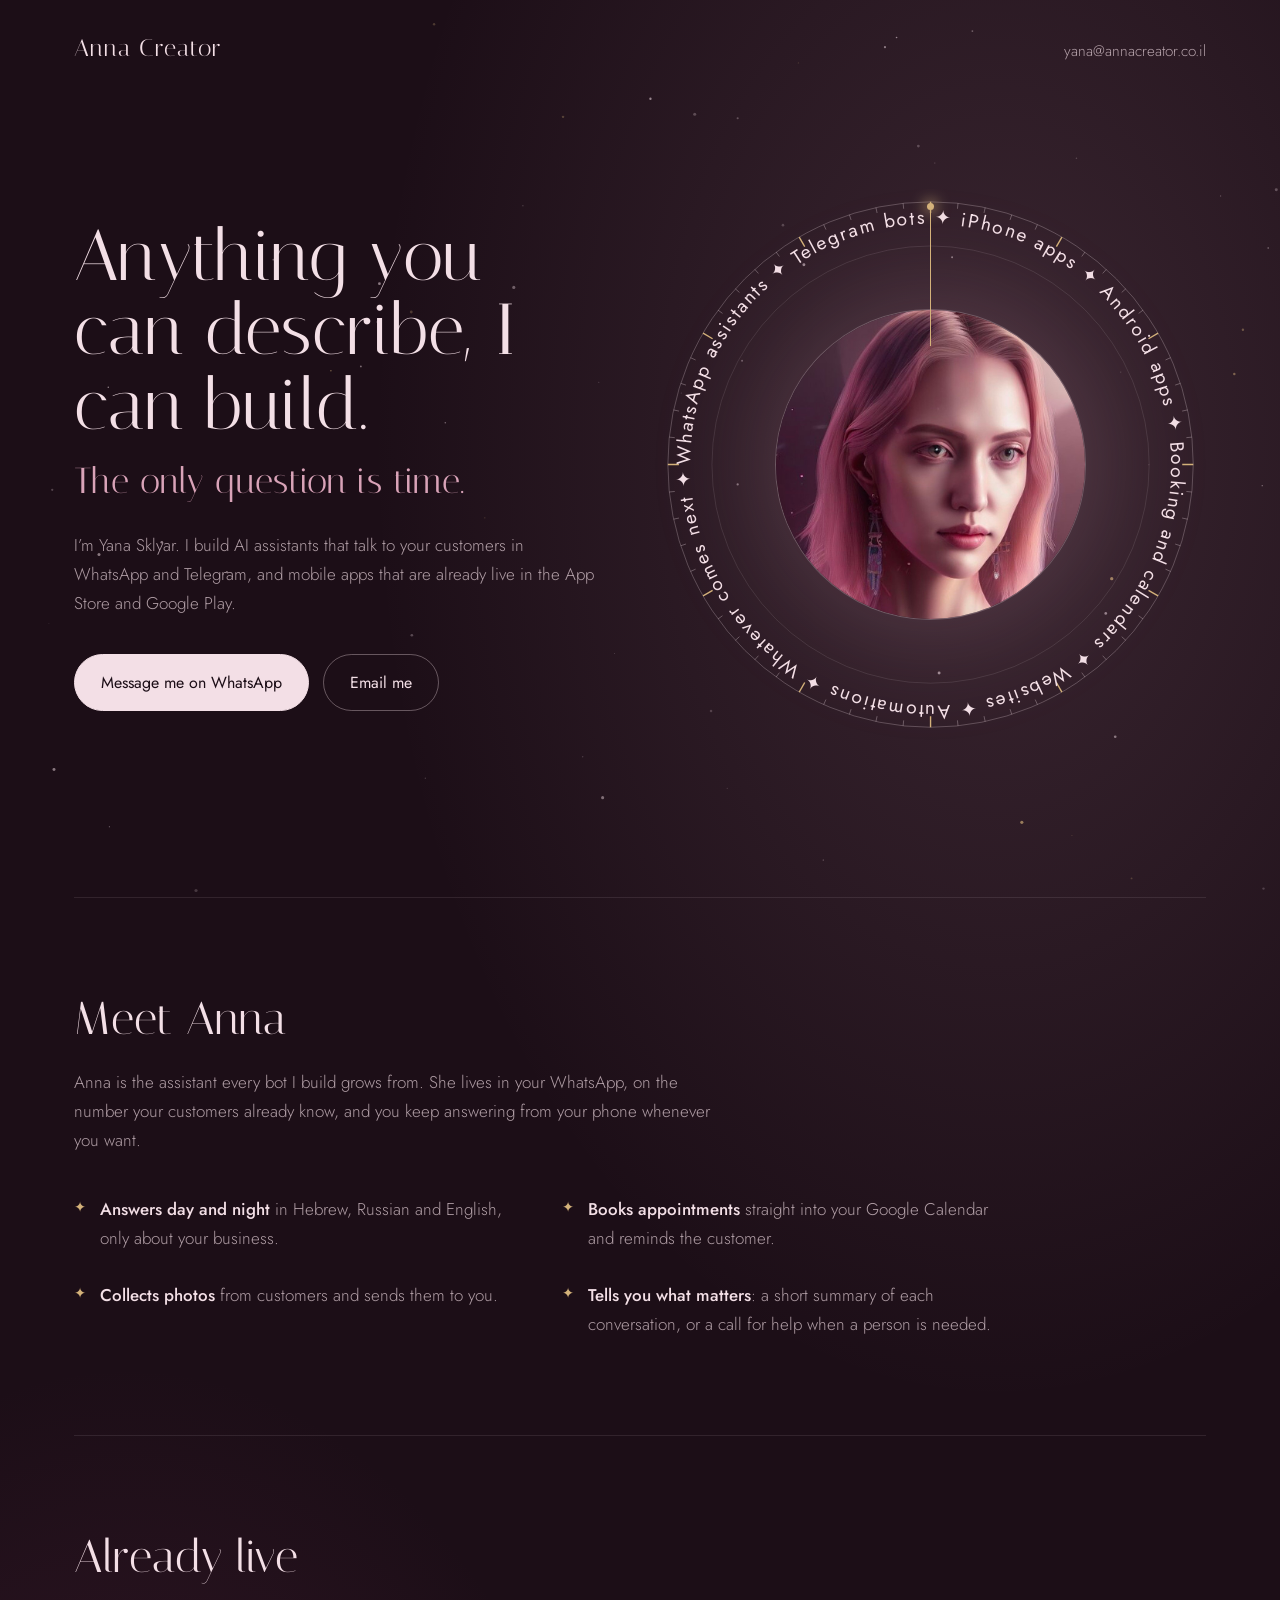
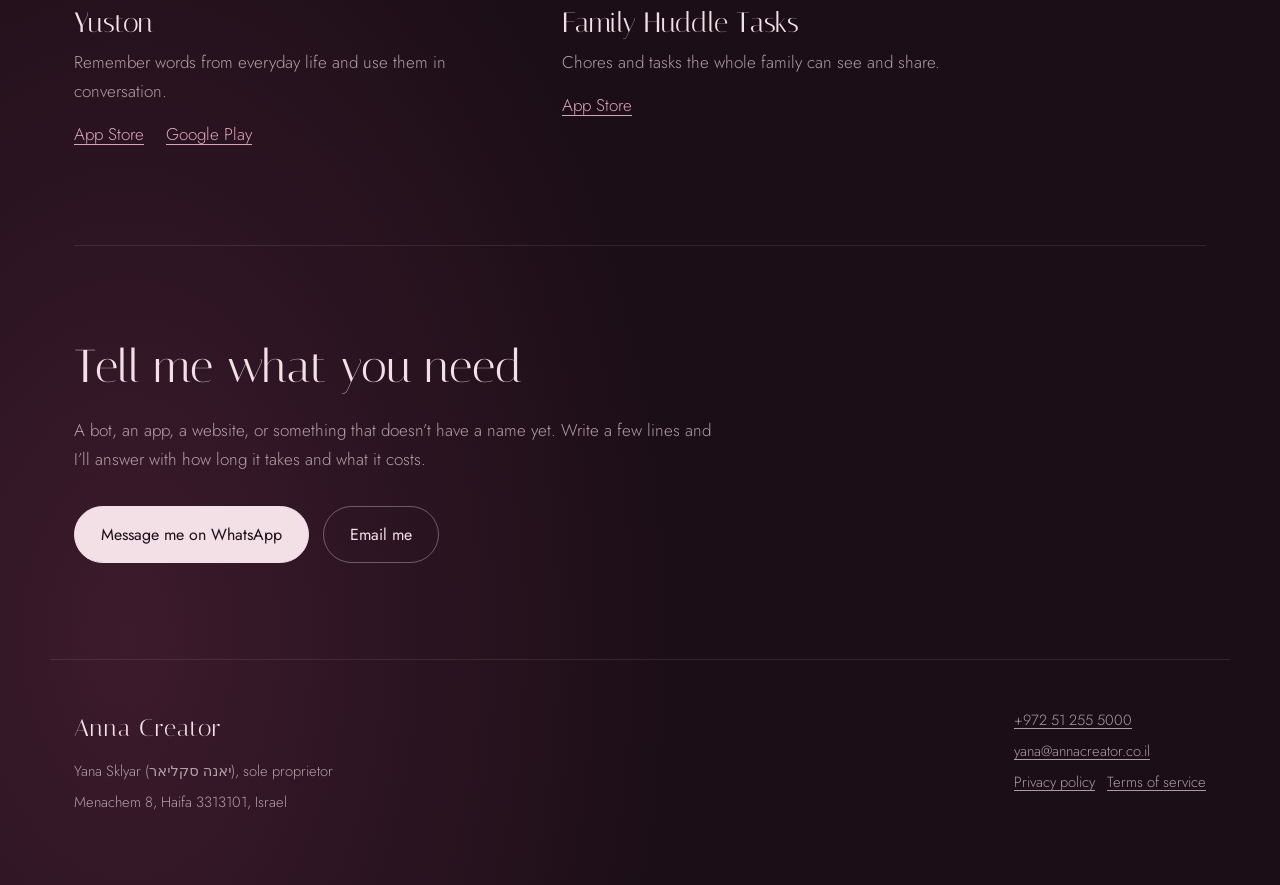
==== index.html @ 0d316d3d "Anna Creator site: home, privacy policy, terms Co-Authored-By: Claude Opus 5.5 <noreply@anthropic.co" ====
<!doctype html>
<html lang="en">
<head>
<meta charset="utf-8">
<meta name="viewport" content="width=device-width, initial-scale=1">
<title>Anna Creator — AI assistants and apps by Yana Sklyar</title>
<meta name="description" content="Yana Sklyar builds AI assistants for WhatsApp and Telegram and mobile apps for businesses in Israel.">
<meta property="og:title" content="Anna Creator">
<meta property="og:description" content="AI assistants for WhatsApp and Telegram, mobile apps, and whatever your business needs next.">
<meta property="og:image" content="https://annacreator.co.il/assets/anna.jpg">
<link rel="icon" href="assets/favicon.svg" type="image/svg+xml">
<link rel="preconnect" href="https://fonts.googleapis.com">
<link rel="preconnect" href="https://fonts.gstatic.com" crossorigin>
<link href="https://fonts.googleapis.com/css2?family=Italiana&family=Jost:wght@300;400;500&display=swap" rel="stylesheet">
<link rel="stylesheet" href="assets/site.css">
</head>
<body>
<canvas id="dust" aria-hidden="true"></canvas>

<header class="top">
  <a class="mark" href="/">Anna Creator</a>
  <a class="top-link" href="mailto:yana@annacreator.co.il">yana@annacreator.co.il</a>
</header>

<main>
  <section class="hero">
    <div class="dial" aria-hidden="true">
      <svg viewBox="0 0 600 600" class="ring">
        <defs>
          <path id="circle" d="M300,300 m-262,0 a262,262 0 1,1 524,0 a262,262 0 1,1 -524,0"/>
        </defs>
        <circle cx="300" cy="300" r="286" class="ring-line"/>
        <circle cx="300" cy="300" r="238" class="ring-line faint"/>
        <g class="ticks"></g>
        <text class="ring-text"><textPath href="#circle" textLength="1640" lengthAdjust="spacing">WhatsApp assistants ✦ Telegram bots ✦ iPhone apps ✦ Android apps ✦ Booking and calendars ✦ Websites ✦ Automations ✦ Whatever comes next ✦</textPath></text>
      </svg>
      <div class="portrait"><img src="assets/anna.jpg" alt="" width="800" height="800"></div>
      <div class="hand"></div>
    </div>

    <div class="hero-text">
      <h1>Anything you can describe, I can build.<span>The only question is time.</span></h1>
      <p class="lead">I’m Yana Sklyar. I build AI assistants that talk to your customers in WhatsApp and Telegram, and mobile apps that are already live in the App Store and Google Play.</p>
      <div class="actions">
        <a class="btn primary" href="https://wa.me/972512555000">Message me on WhatsApp</a>
        <a class="btn" href="mailto:yana@annacreator.co.il">Email me</a>
      </div>
    </div>
  </section>

  <section class="anna">
    <h2>Meet Anna</h2>
    <p>Anna is the assistant every bot I build grows from. She lives in your WhatsApp, on the number your customers already know, and you keep answering from your phone whenever you want.</p>
    <ul class="powers">
      <li><strong>Answers day and night</strong> in Hebrew, Russian and English, only about your business.</li>
      <li><strong>Books appointments</strong> straight into your Google Calendar and reminds the customer.</li>
      <li><strong>Collects photos</strong> from customers and sends them to you.</li>
      <li><strong>Tells you what matters</strong>: a short summary of each conversation, or a call for help when a person is needed.</li>
    </ul>
  </section>

  <section class="shipped">
    <h2>Already live</h2>
    <div class="apps">
      <article class="app">
        <h3>Yuston</h3>
        <p>Remember words from everyday life and use them in conversation.</p>
        <p class="stores">
          <a href="https://apps.apple.com/app/id6765670414">App Store</a>
          <a href="https://play.google.com/store/apps/details?id=com.yourlangcoach.app">Google Play</a>
        </p>
      </article>
      <article class="app">
        <h3>Family Huddle Tasks</h3>
        <p>Chores and tasks the whole family can see and share.</p>
        <p class="stores">
          <a href="https://apps.apple.com/il/app/family-huddle-tasks/id6768567438">App Store</a>
        </p>
      </article>
    </div>
  </section>

  <section class="ask">
    <h2>Tell me what you need</h2>
    <p>A bot, an app, a website, or something that doesn’t have a name yet. Write a few lines and I’ll answer with how long it takes and what it costs.</p>
    <div class="actions">
      <a class="btn primary" href="https://wa.me/972512555000">Message me on WhatsApp</a>
      <a class="btn" href="mailto:yana@annacreator.co.il">Email me</a>
    </div>
  </section>
</main>

<footer class="foot">
  <div>
    <p class="mark">Anna Creator</p>
    <p>Yana Sklyar (יאנה סקליאר), sole proprietor</p>
    <p>Menachem 8, Haifa 3313101, Israel</p>
  </div>
  <div>
    <p><a href="tel:+972512555000">+972 51 255 5000</a></p>
    <p><a href="mailto:yana@annacreator.co.il">yana@annacreator.co.il</a></p>
    <p><a href="privacy.html">Privacy policy</a> &nbsp; <a href="terms.html">Terms of service</a></p>
  </div>
</footer>

<script src="assets/site.js" defer></script>
</body>
</html>
---- assets/site.css ----
:root {
  --night: #1c0e17;
  --plum: #3a1c2d;
  --rose: #d9a3b8;
  --blush: #f3dfe6;
  --mist: rgba(243, 223, 230, 0.68);
  --gold: #d4b27a;
  --serif: "Italiana", "Didot", "Bodoni 72", serif;
  --sans: "Jost", "Futura", "Avenir Next", system-ui, sans-serif;
}

* { box-sizing: border-box; }
html { -webkit-text-size-adjust: 100%; }
body {
  margin: 0;
  min-height: 100vh;
  background:
    radial-gradient(ellipse 70% 55% at 78% 18%, rgba(217, 163, 184, 0.16), transparent 70%),
    radial-gradient(ellipse 60% 50% at 10% 90%, rgba(120, 50, 85, 0.35), transparent 70%),
    var(--night);
  color: var(--blush);
  font: 300 1.0625rem/1.7 var(--sans);
  overflow-x: hidden;
}
#dust { position: fixed; inset: 0; width: 100%; height: 100%; pointer-events: none; z-index: 0; }
header, main, footer { position: relative; z-index: 1; }

a { color: inherit; }
a:focus-visible, .btn:focus-visible { outline: 2px solid var(--gold); outline-offset: 4px; border-radius: 2px; }

.top {
  display: flex; justify-content: space-between; align-items: baseline;
  max-width: 1180px; margin: 0 auto; padding: 28px 24px;
}
.mark { font-family: var(--serif); font-size: 1.5rem; letter-spacing: 0.04em; text-decoration: none; margin: 0; }
.top-link { font-size: 0.95rem; color: var(--mist); text-decoration: none; }
.top-link:hover { color: var(--blush); }

main { max-width: 1180px; margin: 0 auto; padding: 0 24px; }

/* hero: the dial is the one bold thing on the page */
.hero {
  display: grid; grid-template-columns: minmax(0, 1fr) minmax(0, 1.05fr);
  gap: 56px; align-items: center; min-height: calc(100vh - 100px); padding-bottom: 64px;
}
.hero-text { order: -1; }
h1 {
  font: 400 clamp(2.6rem, 5.6vw, 4.6rem)/1.04 var(--serif);
  margin: 0 0 28px; letter-spacing: 0.005em;
}
h1 span {
  display: block; margin-top: 18px;
  font-size: 0.5em; line-height: 1.2; color: var(--rose);
}
.lead { max-width: 34em; color: var(--mist); margin: 0 0 36px; }

.actions { display: flex; flex-wrap: wrap; gap: 14px; }
.btn {
  display: inline-block; padding: 14px 26px; border-radius: 999px;
  border: 1px solid rgba(243, 223, 230, 0.35); text-decoration: none;
  font-weight: 400; font-size: 1rem; transition: background 0.25s, border-color 0.25s;
}
.btn:hover { border-color: var(--blush); }
.btn.primary { background: var(--blush); color: var(--night); border-color: var(--blush); }
.btn.primary:hover { background: #fff; }

.dial { position: relative; width: min(100%, 600px); aspect-ratio: 1; justify-self: center; border-radius: 50%; overflow: hidden; }
.ring { position: absolute; inset: 0; width: 100%; height: 100%; overflow: visible; animation: turn 240s linear infinite; }
.ring-line { fill: none; stroke: rgba(243, 223, 230, 0.28); stroke-width: 1; }
.ring-line.faint { stroke: rgba(243, 223, 230, 0.12); }
.ticks line { stroke: rgba(243, 223, 230, 0.35); stroke-width: 1; }
.ticks line.major { stroke: var(--gold); stroke-width: 1.5; }
.ring-text { fill: var(--blush); font: 400 21px var(--sans); letter-spacing: 0.06em; }

.portrait {
  position: absolute; inset: 22%; border-radius: 50%; overflow: hidden;
  box-shadow: 0 0 0 1px rgba(243, 223, 230, 0.25), 0 0 120px 10px rgba(217, 163, 184, 0.22);
}
.portrait img { width: 100%; height: 100%; object-fit: cover; display: block; }

/* a single slow hand: time passing, one sweep per minute */
.hand {
  position: absolute; left: 50%; top: 50%; width: 1px; height: 47%;
  transform-origin: 50% 0; transform: rotate(180deg);
  background: linear-gradient(to bottom, transparent 0 46%, var(--gold) 46% 100%);
  animation: sweep 60s linear infinite;
}
.hand::after {
  content: ""; position: absolute; bottom: -3px; left: -3px; width: 7px; height: 7px;
  border-radius: 50%; background: var(--gold); box-shadow: 0 0 14px 3px rgba(212, 178, 122, 0.7);
}

@keyframes turn { to { transform: rotate(-360deg); } }
@keyframes sweep { from { transform: rotate(180deg); } to { transform: rotate(540deg); } }

/* sections */
section:not(.hero) { padding: 96px 0; border-top: 1px solid rgba(243, 223, 230, 0.1); }
h2 { font: 400 clamp(2rem, 3.6vw, 2.9rem)/1.1 var(--serif); margin: 0 0 24px; }
section p { max-width: 38em; }
.anna > p { color: var(--mist); }

.powers { list-style: none; padding: 0; margin: 40px 0 0; display: grid; grid-template-columns: repeat(2, minmax(0, 1fr)); gap: 28px 56px; max-width: 920px; }
.powers li { padding-left: 26px; position: relative; color: var(--mist); }
.powers li::before { content: "✦"; position: absolute; left: 0; top: 0; color: var(--gold); font-size: 0.85em; }
.powers strong { color: var(--blush); font-weight: 500; }

.apps { display: grid; grid-template-columns: repeat(2, minmax(0, 1fr)); gap: 56px; max-width: 920px; }
.app h3 { font: 400 1.75rem/1.2 var(--serif); margin: 0 0 8px; }
.app p { margin: 0; color: var(--mist); }
.app .stores { margin-top: 14px; display: flex; gap: 22px; }
.stores a { color: var(--rose); text-underline-offset: 4px; }
.stores a:hover { color: var(--blush); }

.ask { text-align: left; }
.ask p { color: var(--mist); margin: 0 0 32px; }

.foot {
  max-width: 1180px; margin: 0 auto; padding: 48px 24px 64px;
  display: flex; justify-content: space-between; gap: 32px; flex-wrap: wrap;
  border-top: 1px solid rgba(243, 223, 230, 0.1); font-size: 0.92rem; color: var(--mist);
}
.foot p { margin: 0 0 6px; }
.foot .mark { color: var(--blush); margin-bottom: 10px; }
.foot a { text-underline-offset: 3px; }

/* legal pages */
.doc { max-width: 760px; padding-bottom: 96px; }
.doc h1 { font-size: clamp(2.2rem, 5vw, 3.2rem); }
.doc h2 { font-size: 1.6rem; margin-top: 44px; }
.doc p, .doc li { color: var(--mist); }
.doc .updated { color: var(--rose); }

@media (max-width: 860px) {
  .hero { grid-template-columns: 1fr; min-height: 0; gap: 40px; padding-top: 8px; }
  .hero-text { order: 0; }
  .dial { width: min(100%, 440px); }
  .powers, .apps { grid-template-columns: 1fr; gap: 24px; }
  section:not(.hero) { padding: 64px 0; }
  .top-link { display: none; }
}
@media (max-width: 420px) {
  .top, main, .foot { padding-left: 16px; padding-right: 16px; }
  .btn { width: 100%; text-align: center; }
}
@media (prefers-reduced-motion: reduce) {
  .ring, .hand { animation: none; }
}
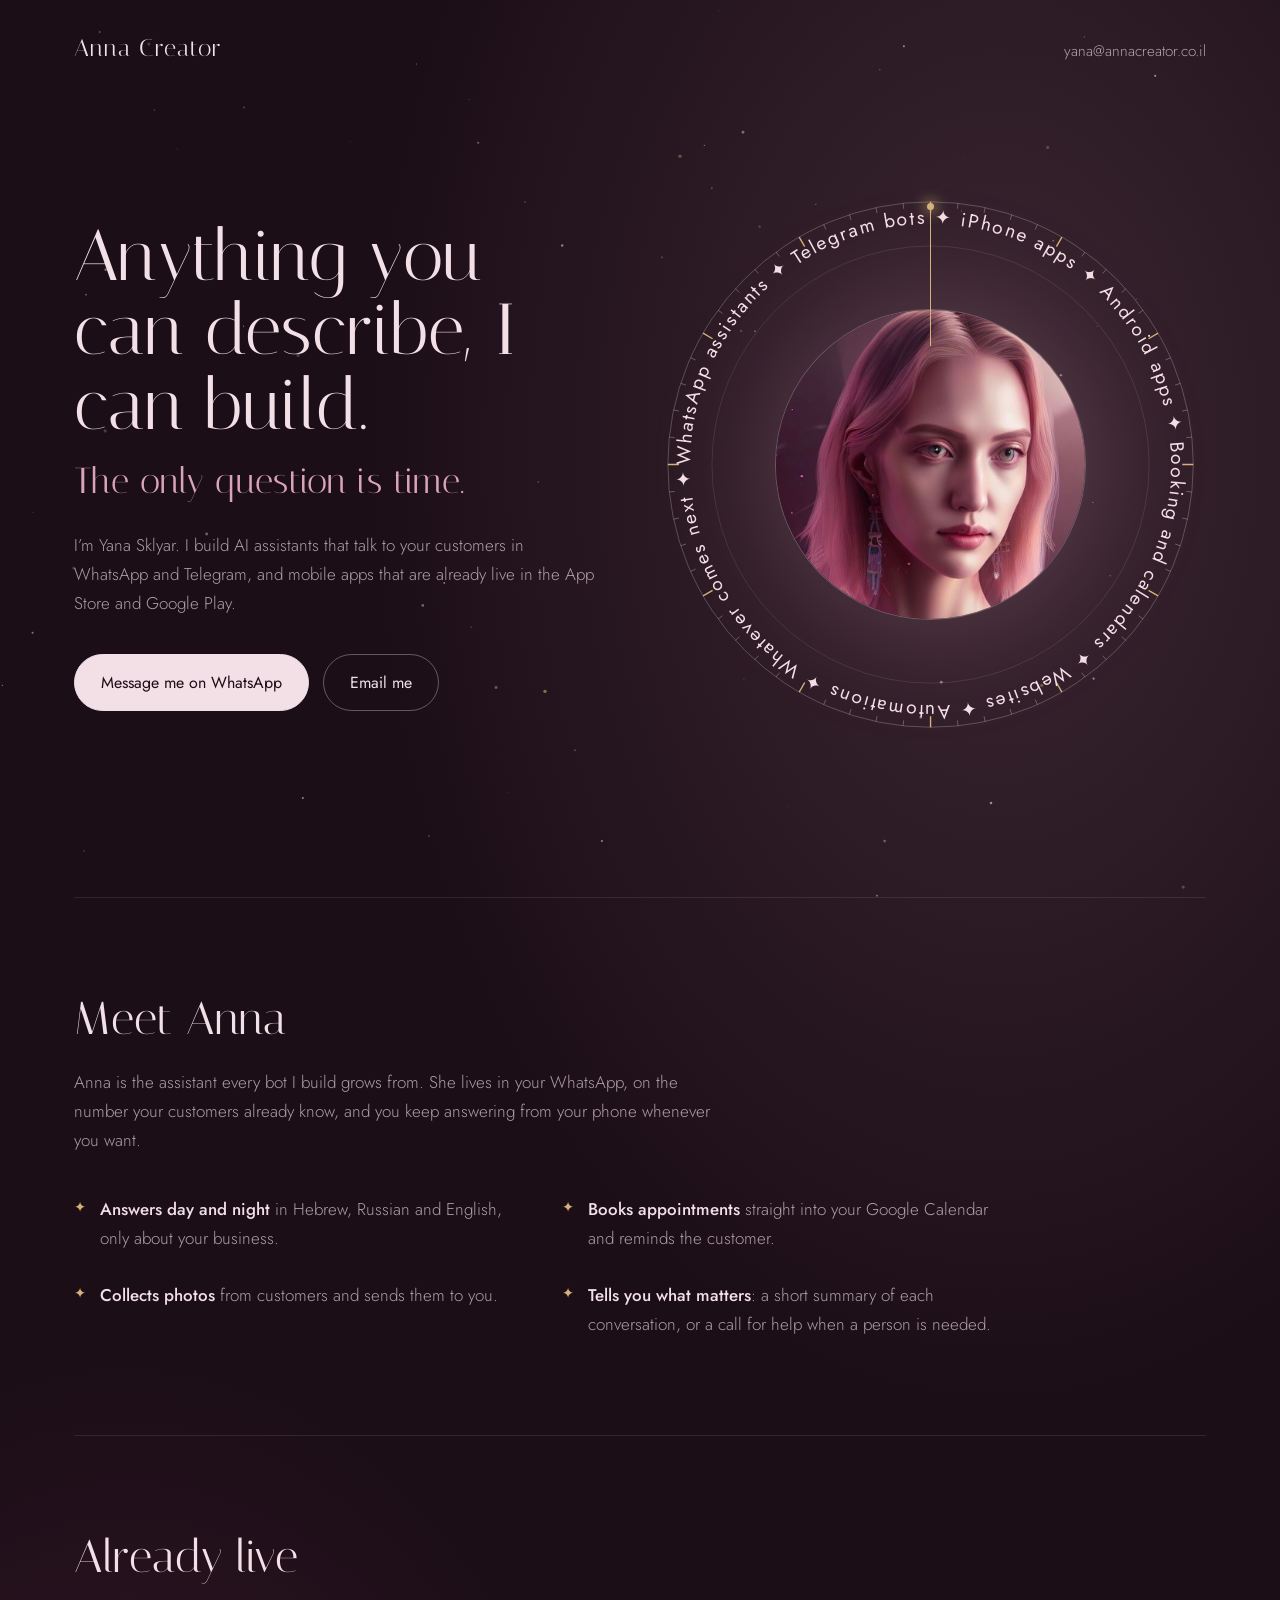
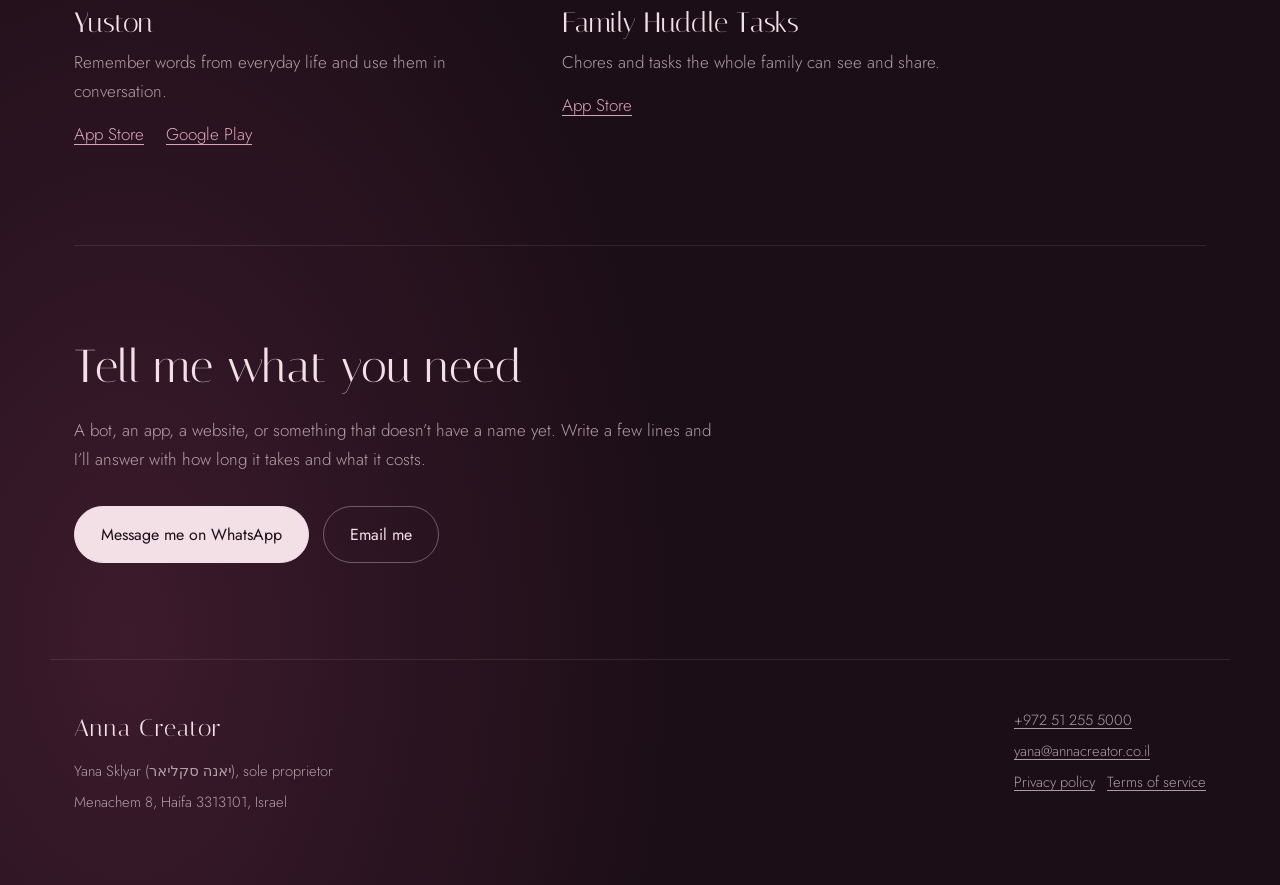
==== commit 30402489: "Meta domain verification tag Co-Authored-By: Claude Opus 5.5 <noreply@anthropic.com>" ====
--- a/index.html
+++ b/index.html
@@ -3,6 +3,7 @@
 <head>
 <meta charset="utf-8">
 <meta name="viewport" content="width=device-width, initial-scale=1">
+<meta name="facebook-domain-verification" content="j49tgo5avxbe51j4746048ujjrb5zx" />
 <title>Anna Creator — AI assistants and apps by Yana Sklyar</title>
 <meta name="description" content="Yana Sklyar builds AI assistants for WhatsApp and Telegram and mobile apps for businesses in Israel.">
 <meta property="og:title" content="Anna Creator">
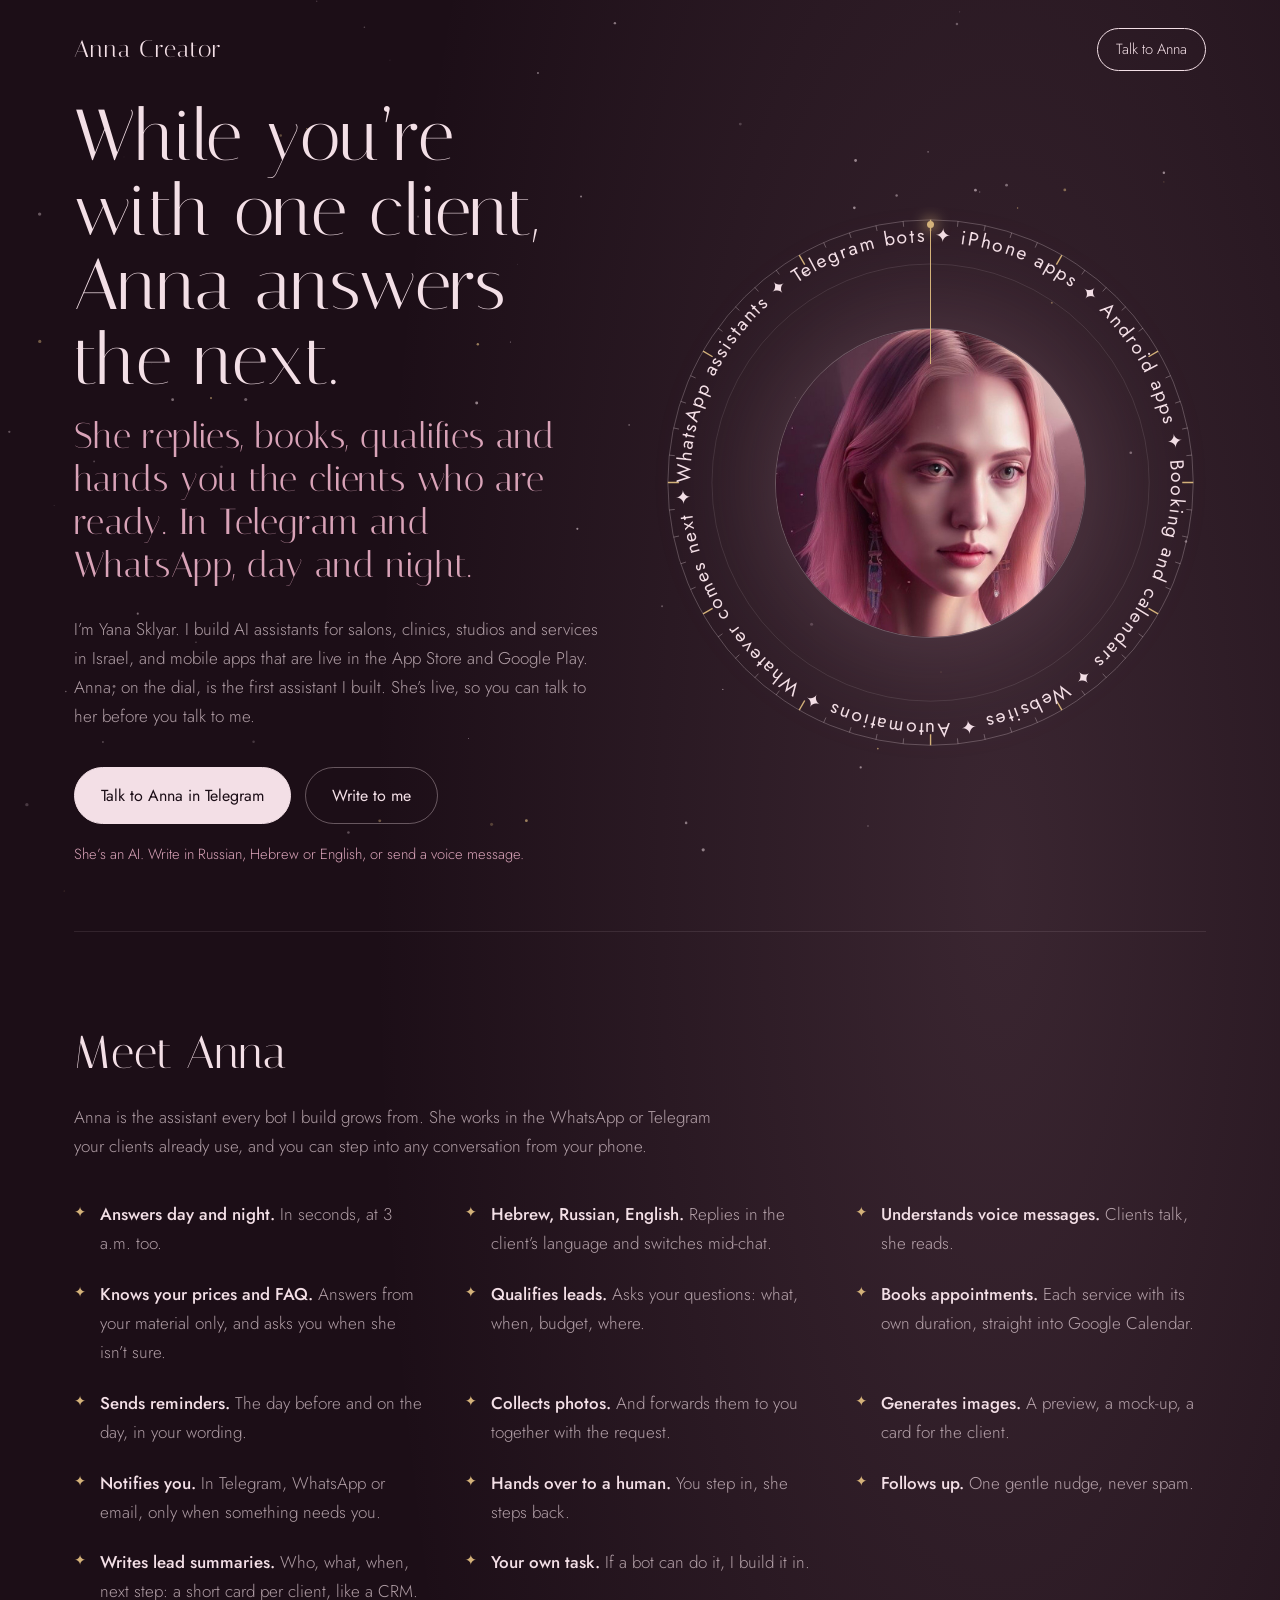
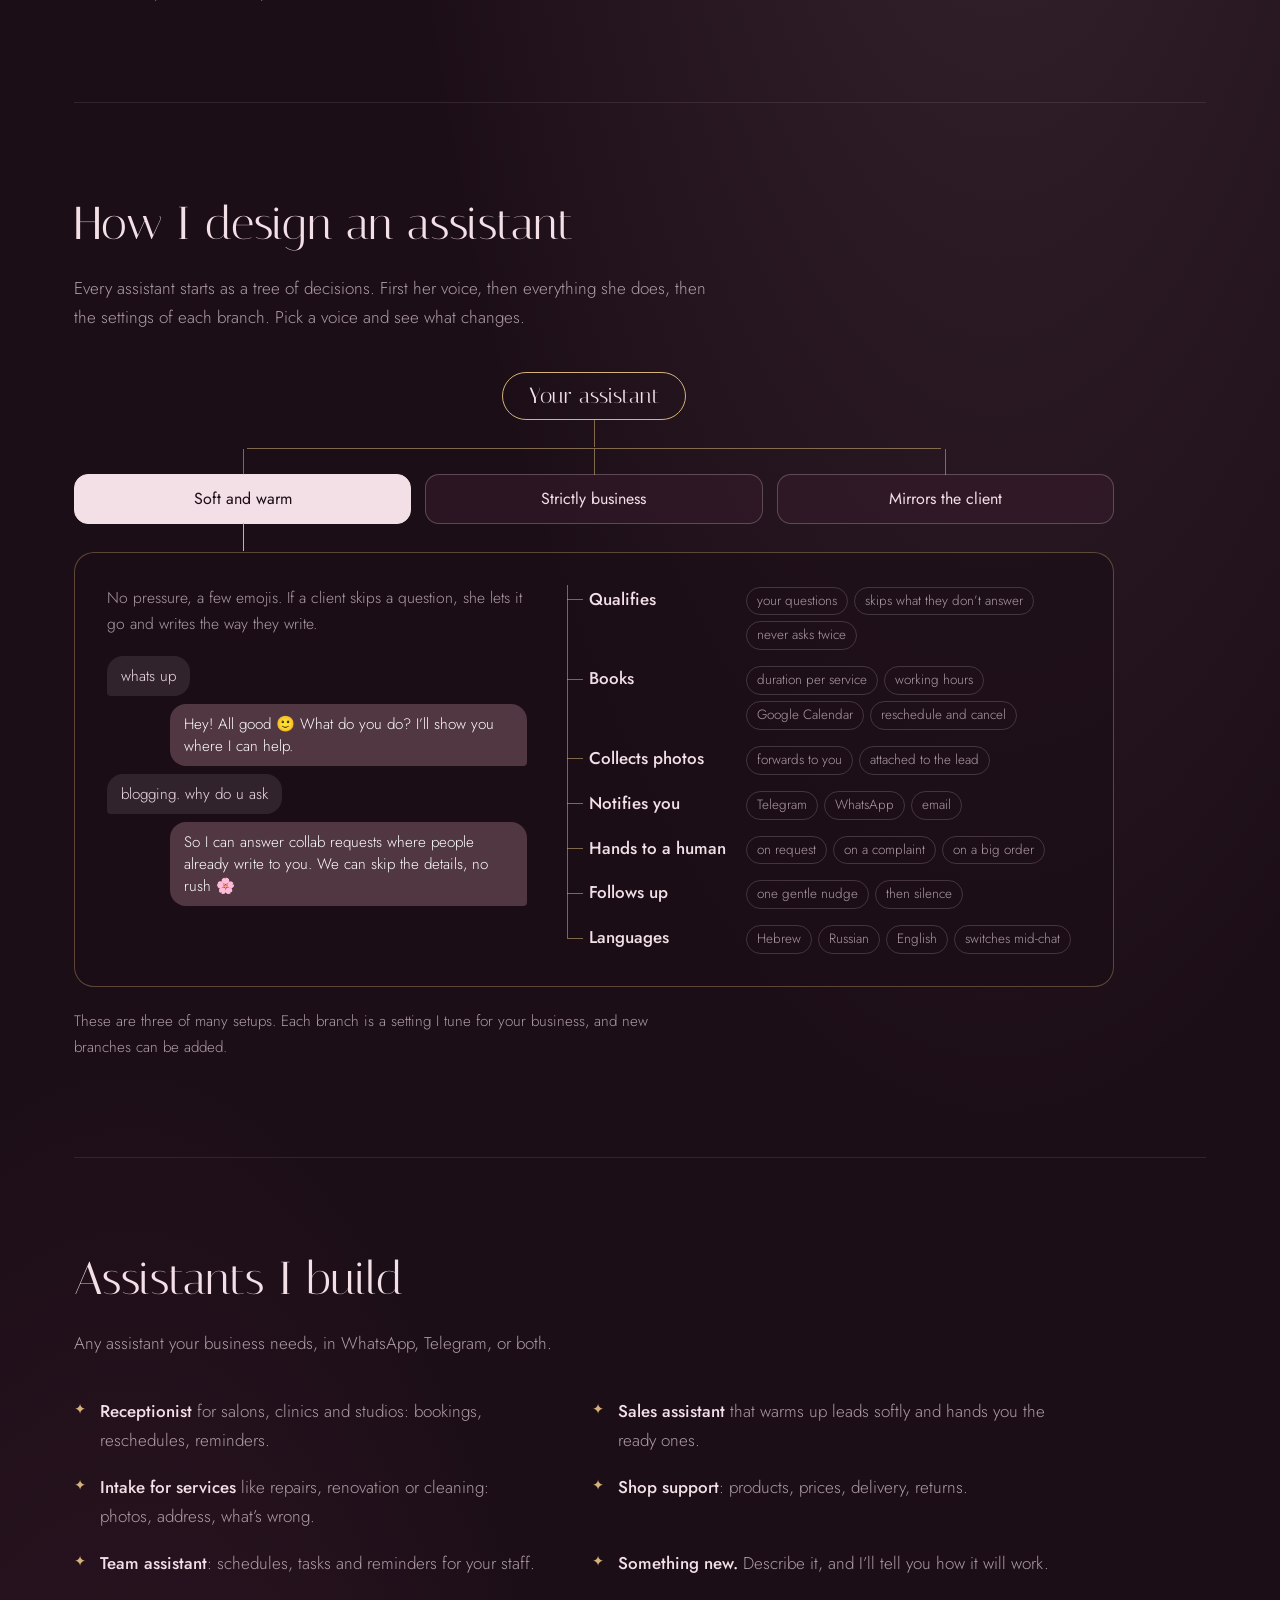
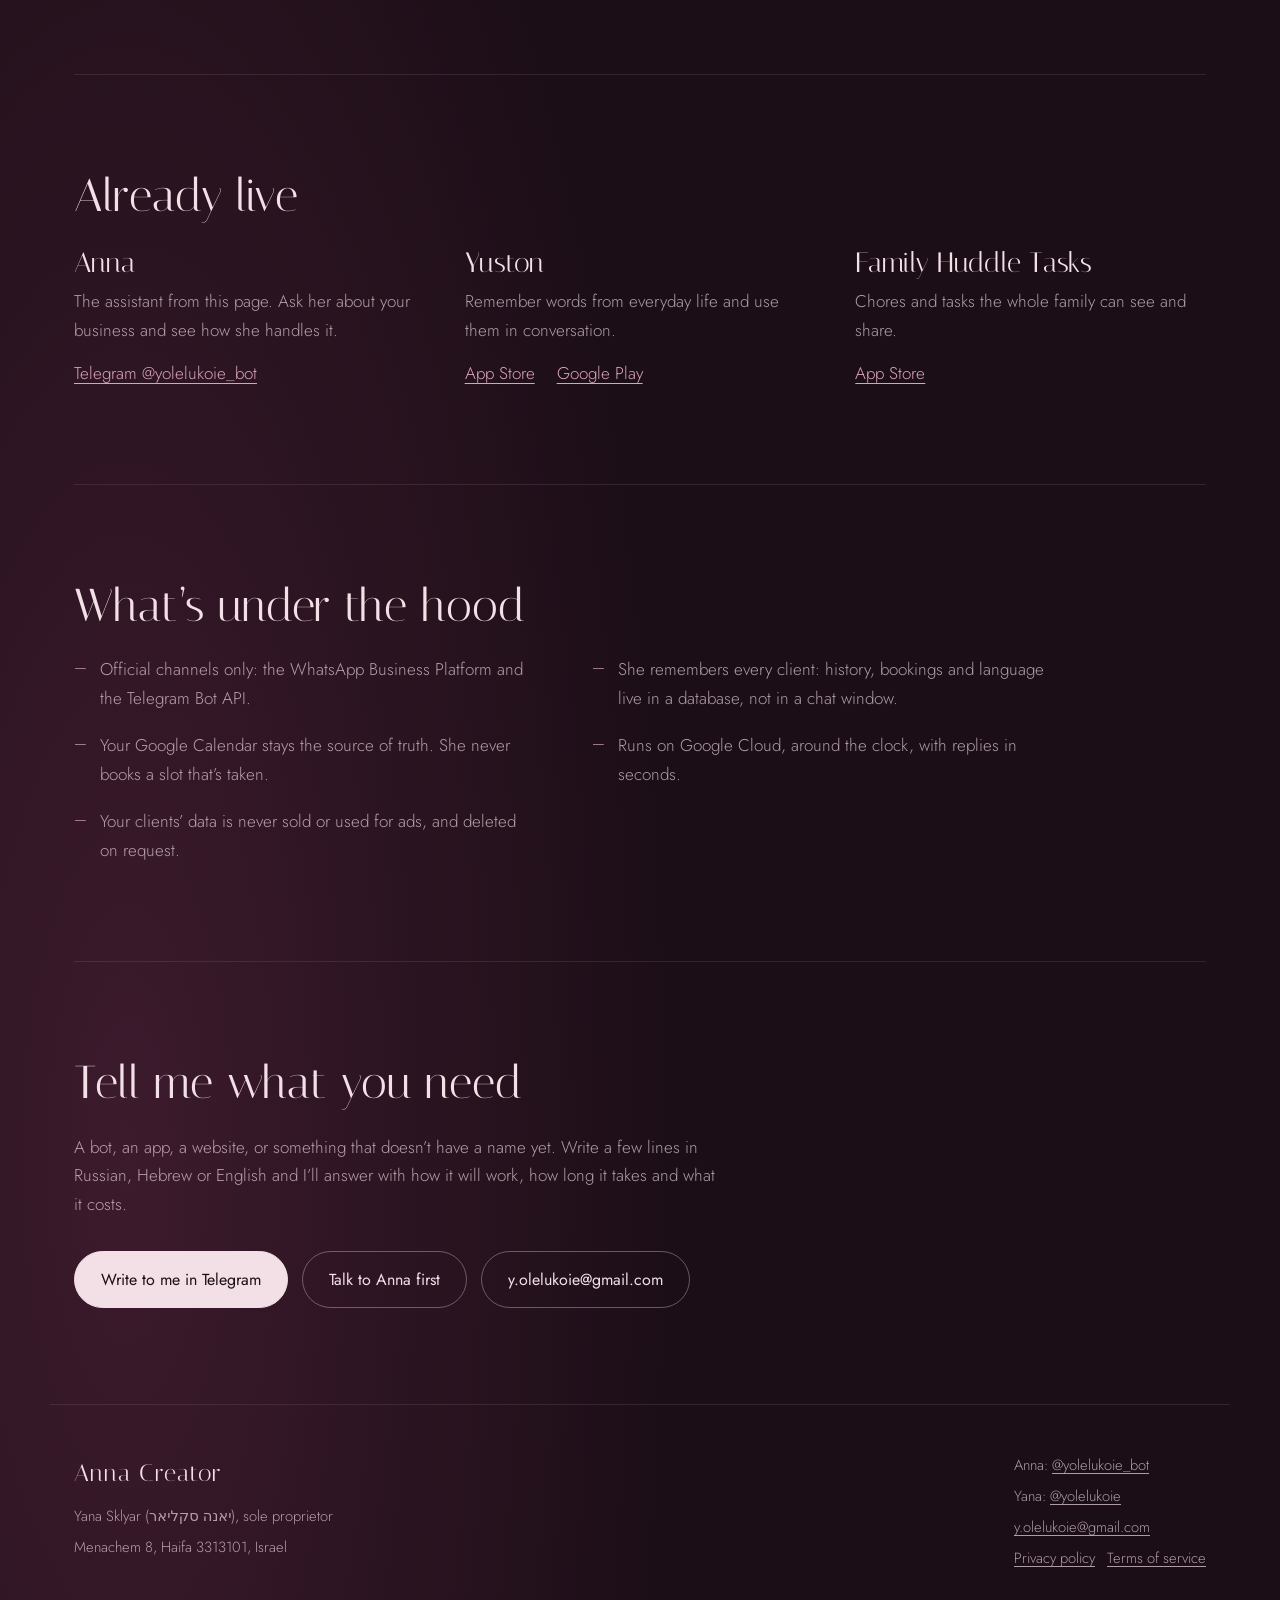
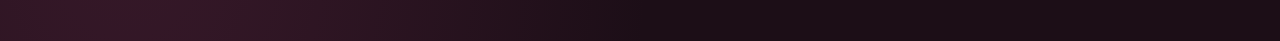
==== commit 5fbbca35: "Rework landing: new headline, Anna capabilities, assistant decision tree, contacts Contacts are now " ====
--- a/index.html
+++ b/index.html
@@ -5,9 +5,9 @@
 <meta name="viewport" content="width=device-width, initial-scale=1">
 <meta name="facebook-domain-verification" content="j49tgo5avxbe51j4746048ujjrb5zx" />
 <title>Anna Creator — AI assistants and apps by Yana Sklyar</title>
-<meta name="description" content="Yana Sklyar builds AI assistants for WhatsApp and Telegram and mobile apps for businesses in Israel.">
+<meta name="description" content="Yana Sklyar builds AI assistants for WhatsApp and Telegram that answer, book, qualify and hand you ready clients, plus mobile apps for businesses in Israel.">
 <meta property="og:title" content="Anna Creator">
-<meta property="og:description" content="AI assistants for WhatsApp and Telegram, mobile apps, and whatever your business needs next.">
+<meta property="og:description" content="While you’re with one client, Anna answers the next. AI assistants for Telegram and WhatsApp by Yana Sklyar. Talk to Anna live.">
 <meta property="og:image" content="https://annacreator.co.il/assets/anna.jpg">
 <link rel="icon" href="assets/favicon.svg" type="image/svg+xml">
 <link rel="preconnect" href="https://fonts.googleapis.com">
@@ -20,7 +20,7 @@
 
 <header class="top">
   <a class="mark" href="/">Anna Creator</a>
-  <a class="top-link" href="mailto:yana@annacreator.co.il">yana@annacreator.co.il</a>
+  <a class="top-btn" href="https://t.me/yolelukoie_bot">Talk to Anna</a>
 </header>
 
 <main>
@@ -40,29 +40,139 @@
     </div>
 
     <div class="hero-text">
-      <h1>Anything you can describe, I can build.<span>The only question is time.</span></h1>
-      <p class="lead">I’m Yana Sklyar. I build AI assistants that talk to your customers in WhatsApp and Telegram, and mobile apps that are already live in the App Store and Google Play.</p>
+      <h1>While you’re with one client, Anna answers the next.<span>She replies, books, qualifies and hands you the clients who are ready. In Telegram and WhatsApp, day and night.</span></h1>
+      <p class="lead">I’m Yana Sklyar. I build AI assistants for salons, clinics, studios and services in Israel, and mobile apps that are live in the App Store and Google Play. Anna, on the dial, is the first assistant I built. She’s live, so you can talk to her before you talk to me.</p>
       <div class="actions">
-        <a class="btn primary" href="https://wa.me/972512555000">Message me on WhatsApp</a>
-        <a class="btn" href="mailto:yana@annacreator.co.il">Email me</a>
-      </div>
+        <a class="btn primary" href="https://t.me/yolelukoie_bot">Talk to Anna in Telegram</a>
+        <a class="btn" href="https://t.me/yolelukoie">Write to me</a>
+      </div>
+      <p class="hint">She’s an AI. Write in Russian, Hebrew or English, or send a voice message.</p>
     </div>
   </section>
 
   <section class="anna">
     <h2>Meet Anna</h2>
-    <p>Anna is the assistant every bot I build grows from. She lives in your WhatsApp, on the number your customers already know, and you keep answering from your phone whenever you want.</p>
+    <p>Anna is the assistant every bot I build grows from. She works in the WhatsApp or Telegram your clients already use, and you can step into any conversation from your phone.</p>
     <ul class="powers">
-      <li><strong>Answers day and night</strong> in Hebrew, Russian and English, only about your business.</li>
-      <li><strong>Books appointments</strong> straight into your Google Calendar and reminds the customer.</li>
-      <li><strong>Collects photos</strong> from customers and sends them to you.</li>
-      <li><strong>Tells you what matters</strong>: a short summary of each conversation, or a call for help when a person is needed.</li>
+      <li><strong>Answers day and night.</strong> In seconds, at 3 a.m. too.</li>
+      <li><strong>Hebrew, Russian, English.</strong> Replies in the client’s language and switches mid-chat.</li>
+      <li><strong>Understands voice messages.</strong> Clients talk, she reads.</li>
+      <li><strong>Knows your prices and FAQ.</strong> Answers from your material only, and asks you when she isn’t sure.</li>
+      <li><strong>Qualifies leads.</strong> Asks your questions: what, when, budget, where.</li>
+      <li><strong>Books appointments.</strong> Each service with its own duration, straight into Google Calendar.</li>
+      <li><strong>Sends reminders.</strong> The day before and on the day, in your wording.</li>
+      <li><strong>Collects photos.</strong> And forwards them to you together with the request.</li>
+      <li><strong>Generates images.</strong> A preview, a mock-up, a card for the client.</li>
+      <li><strong>Notifies you.</strong> In Telegram, WhatsApp or email, only when something needs you.</li>
+      <li><strong>Hands over to a human.</strong> You step in, she steps back.</li>
+      <li><strong>Follows up.</strong> One gentle nudge, never spam.</li>
+      <li><strong>Writes lead summaries.</strong> Who, what, when, next step: a short card per client, like a CRM.</li>
+      <li><strong>Your own task.</strong> If a bot can do it, I build it in.</li>
+    </ul>
+  </section>
+
+  <section class="tree-sec" id="how">
+    <h2>How I design an assistant</h2>
+    <p class="sec-lead">Every assistant starts as a tree of decisions. First her voice, then everything she does, then the settings of each branch. Pick a voice and see what changes.</p>
+
+    <div class="tree">
+      <div class="root">Your assistant</div>
+      <div class="tones" role="tablist" aria-label="Voice">
+        <button class="tone" role="tab" id="t-soft" aria-controls="p-soft" aria-selected="true">Soft and warm</button>
+        <button class="tone" role="tab" id="t-office" aria-controls="p-office" aria-selected="false">Strictly business</button>
+        <button class="tone" role="tab" id="t-mirror" aria-controls="p-mirror" aria-selected="false">Mirrors the client</button>
+      </div>
+
+      <div class="panel" role="tabpanel" id="p-soft" aria-labelledby="t-soft">
+        <div class="voice">
+          <p class="voice-note">No pressure, a few emojis. If a client skips a question, she lets it go and writes the way they write.</p>
+          <div class="chat">
+            <p class="msg in">whats up</p>
+            <p class="msg out">Hey! All good 🙂 What do you do? I’ll show you where I can help.</p>
+            <p class="msg in">blogging. why do u ask</p>
+            <p class="msg out">So I can answer collab requests where people already write to you. We can skip the details, no rush 🌸</p>
+          </div>
+        </div>
+        <ul class="branches">
+          <li><span class="node">Qualifies</span><span class="leaves"><i>your questions</i><i>skips what they don’t answer</i><i>never asks twice</i></span></li>
+          <li><span class="node">Books</span><span class="leaves"><i>duration per service</i><i>working hours</i><i>Google Calendar</i><i>reschedule and cancel</i></span></li>
+          <li><span class="node">Collects photos</span><span class="leaves"><i>forwards to you</i><i>attached to the lead</i></span></li>
+          <li><span class="node">Notifies you</span><span class="leaves"><i>Telegram</i><i>WhatsApp</i><i>email</i></span></li>
+          <li><span class="node">Hands to a human</span><span class="leaves"><i>on request</i><i>on a complaint</i><i>on a big order</i></span></li>
+          <li><span class="node">Follows up</span><span class="leaves"><i>one gentle nudge</i><i>then silence</i></span></li>
+          <li><span class="node">Languages</span><span class="leaves"><i>Hebrew</i><i>Russian</i><i>English</i><i>switches mid-chat</i></span></li>
+        </ul>
+      </div>
+
+      <div class="panel" role="tabpanel" id="p-office" aria-labelledby="t-office">
+        <div class="voice">
+          <p class="voice-note">Crisp and precise, like a good office manager. Times, prices and next steps, no small talk.</p>
+          <div class="chat">
+            <p class="msg in">Hello, I need a consultation.</p>
+            <p class="msg out">Good afternoon. Thursday has 10:00, 12:30 and 16:00 free. The consultation takes 45 minutes.</p>
+            <p class="msg in">12:30</p>
+            <p class="msg out">Booked: Thursday, 12:30–13:15. You will get a reminder the day before.</p>
+          </div>
+        </div>
+        <ul class="branches">
+          <li><span class="node">Qualifies</span><span class="leaves"><i>required fields</i><i>budget and dates</i><i>no booking without them</i></span></li>
+          <li><span class="node">Books</span><span class="leaves"><i>duration per service</i><i>working hours</i><i>Google Calendar</i><i>reschedule and cancel</i></span></li>
+          <li><span class="node">Collects photos</span><span class="leaves"><i>asks for them up front</i><i>forwards to you</i></span></li>
+          <li><span class="node">Notifies you</span><span class="leaves"><i>Telegram</i><i>WhatsApp</i><i>email</i><i>daily digest</i></span></li>
+          <li><span class="node">Hands to a human</span><span class="leaves"><i>on request</i><i>on a non-standard case</i></span></li>
+          <li><span class="node">Reminds</span><span class="leaves"><i>24 hours before</i><i>2 hours before</i><i>your template</i></span></li>
+          <li><span class="node">Languages</span><span class="leaves"><i>Hebrew</i><i>Russian</i><i>English</i></span></li>
+        </ul>
+      </div>
+
+      <div class="panel" role="tabpanel" id="p-mirror" aria-labelledby="t-mirror">
+        <div class="voice">
+          <p class="voice-note">She matches each client: short and casual with one, formal with another. Same facts, their style.</p>
+          <div class="chat">
+            <p class="msg in">yo can u do sat??</p>
+            <p class="msg out">yep 🙌 sat 11:00 or 14:00?</p>
+            <p class="msg-sep">another client</p>
+            <p class="msg in">Good evening. Are Saturday appointments available?</p>
+            <p class="msg out">Good evening. Yes, Saturday at 11:00 or 14:00. Which suits you?</p>
+          </div>
+        </div>
+        <ul class="branches">
+          <li><span class="node">Qualifies</span><span class="leaves"><i>at the client’s pace</i><i>short or detailed</i></span></li>
+          <li><span class="node">Books</span><span class="leaves"><i>duration per service</i><i>working hours</i><i>Google Calendar</i></span></li>
+          <li><span class="node">Collects photos</span><span class="leaves"><i>forwards to you</i><i>attached to the lead</i></span></li>
+          <li><span class="node">Notifies you</span><span class="leaves"><i>Telegram</i><i>WhatsApp</i><i>email</i></span></li>
+          <li><span class="node">Hands to a human</span><span class="leaves"><i>on request</i><i>when the tone turns tense</i></span></li>
+          <li><span class="node">Follows up</span><span class="leaves"><i>matches their rhythm</i><i>stops when they stop</i></span></li>
+          <li><span class="node">Languages</span><span class="leaves"><i>whatever they write in</i><i>slang included</i></span></li>
+        </ul>
+      </div>
+    </div>
+    <p class="tree-foot">These are three of many setups. Each branch is a setting I tune for your business, and new branches can be added.</p>
+  </section>
+
+  <section class="kinds">
+    <h2>Assistants I build</h2>
+    <p class="sec-lead">Any assistant your business needs, in WhatsApp, Telegram, or both.</p>
+    <ul class="kind-list">
+      <li><strong>Receptionist</strong> for salons, clinics and studios: bookings, reschedules, reminders.</li>
+      <li><strong>Sales assistant</strong> that warms up leads softly and hands you the ready ones.</li>
+      <li><strong>Intake for services</strong> like repairs, renovation or cleaning: photos, address, what’s wrong.</li>
+      <li><strong>Shop support</strong>: products, prices, delivery, returns.</li>
+      <li><strong>Team assistant</strong>: schedules, tasks and reminders for your staff.</li>
+      <li><strong>Something new.</strong> Describe it, and I’ll tell you how it will work.</li>
     </ul>
   </section>
 
   <section class="shipped">
     <h2>Already live</h2>
     <div class="apps">
+      <article class="app">
+        <h3>Anna</h3>
+        <p>The assistant from this page. Ask her about your business and see how she handles it.</p>
+        <p class="stores">
+          <a href="https://t.me/yolelukoie_bot">Telegram @yolelukoie_bot</a>
+        </p>
+      </article>
       <article class="app">
         <h3>Yuston</h3>
         <p>Remember words from everyday life and use them in conversation.</p>
@@ -81,12 +191,24 @@
     </div>
   </section>
 
-  <section class="ask">
+  <section class="built">
+    <h2>What’s under the hood</h2>
+    <ul class="facts">
+      <li>Official channels only: the WhatsApp Business Platform and the Telegram Bot API.</li>
+      <li>She remembers every client: history, bookings and language live in a database, not in a chat window.</li>
+      <li>Your Google Calendar stays the source of truth. She never books a slot that’s taken.</li>
+      <li>Runs on Google Cloud, around the clock, with replies in seconds.</li>
+      <li>Your clients’ data is never sold or used for ads, and deleted on request.</li>
+    </ul>
+  </section>
+
+  <section class="ask" id="contact">
     <h2>Tell me what you need</h2>
-    <p>A bot, an app, a website, or something that doesn’t have a name yet. Write a few lines and I’ll answer with how long it takes and what it costs.</p>
+    <p>A bot, an app, a website, or something that doesn’t have a name yet. Write a few lines in Russian, Hebrew or English and I’ll answer with how it will work, how long it takes and what it costs.</p>
     <div class="actions">
-      <a class="btn primary" href="https://wa.me/972512555000">Message me on WhatsApp</a>
-      <a class="btn" href="mailto:yana@annacreator.co.il">Email me</a>
+      <a class="btn primary" href="https://t.me/yolelukoie">Write to me in Telegram</a>
+      <a class="btn" href="https://t.me/yolelukoie_bot">Talk to Anna first</a>
+      <a class="btn" href="mailto:y.olelukoie@gmail.com">y.olelukoie@gmail.com</a>
     </div>
   </section>
 </main>
@@ -98,8 +220,9 @@
     <p>Menachem 8, Haifa 3313101, Israel</p>
   </div>
   <div>
-    <p><a href="tel:+972512555000">+972 51 255 5000</a></p>
-    <p><a href="mailto:yana@annacreator.co.il">yana@annacreator.co.il</a></p>
+    <p>Anna: <a href="https://t.me/yolelukoie_bot">@yolelukoie_bot</a></p>
+    <p>Yana: <a href="https://t.me/yolelukoie">@yolelukoie</a></p>
+    <p><a href="mailto:y.olelukoie@gmail.com">y.olelukoie@gmail.com</a></p>
     <p><a href="privacy.html">Privacy policy</a> &nbsp; <a href="terms.html">Terms of service</a></p>
   </div>
 </footer>
--- a/assets/site.css
+++ b/assets/site.css
@@ -29,12 +29,14 @@
 a:focus-visible, .btn:focus-visible { outline: 2px solid var(--gold); outline-offset: 4px; border-radius: 2px; }
 
 .top {
-  display: flex; justify-content: space-between; align-items: baseline;
+  display: flex; justify-content: space-between; align-items: center;
   max-width: 1180px; margin: 0 auto; padding: 28px 24px;
 }
 .mark { font-family: var(--serif); font-size: 1.5rem; letter-spacing: 0.04em; text-decoration: none; margin: 0; }
 .top-link { font-size: 0.95rem; color: var(--mist); text-decoration: none; }
 .top-link:hover { color: var(--blush); }
+.top-btn { font-size: 0.92rem; text-decoration: none; padding: 8px 18px; border-radius: 999px; border: 1px solid var(--blush); white-space: nowrap; }
+.top-btn:hover { background: var(--blush); color: var(--night); }
 
 main { max-width: 1180px; margin: 0 auto; padding: 0 24px; }
 
@@ -130,11 +132,87 @@
 .doc p, .doc li { color: var(--mist); }
 .doc .updated { color: var(--rose); }
 
+
+.hint { margin: 18px 0 0; font-size: 0.92rem; color: var(--rose); }
+.sec-lead { color: var(--mist); margin: 0 0 40px; }
+.powers { grid-template-columns: repeat(3, minmax(0, 1fr)); max-width: none; gap: 22px 40px; }
+.apps { grid-template-columns: repeat(3, minmax(0, 1fr)); max-width: none; gap: 40px; }
+
+/* decision tree */
+.tree { --line: rgba(212, 178, 122, 0.55); max-width: 1040px; }
+.root {
+  width: max-content; margin: 0 auto; padding: 10px 26px; border-radius: 999px;
+  border: 1px solid var(--gold); font: 400 1.35rem/1.2 var(--serif); position: relative;
+}
+.root::after { content: ""; position: absolute; left: 50%; top: 100%; height: 28px; border-left: 1px solid var(--line); }
+.tones { display: grid; grid-template-columns: repeat(3, minmax(0, 1fr)); gap: 14px; position: relative; margin-top: 28px; padding-top: 26px; }
+.tones::before { content: ""; position: absolute; top: 0; left: calc(100% / 6); right: calc(100% / 6); border-top: 1px solid var(--line); }
+.tone {
+  position: relative; font: 400 1rem/1.25 var(--sans); color: var(--blush); cursor: pointer;
+  background: rgba(58, 28, 45, 0.55); border: 1px solid rgba(243, 223, 230, 0.25);
+  border-radius: 14px; padding: 14px 10px; transition: background 0.25s, border-color 0.25s, color 0.25s;
+}
+.tone::before { content: ""; position: absolute; left: 50%; bottom: 100%; height: 26px; border-left: 1px solid var(--line); }
+.tone:hover { border-color: var(--blush); }
+.tone[aria-selected="true"] { background: var(--blush); color: var(--night); border-color: var(--blush); }
+.tone[aria-selected="true"]::after { content: ""; position: absolute; left: 50%; top: 100%; height: 28px; border-left: 1px solid var(--gold); }
+.tone:focus-visible { outline: 2px solid var(--gold); outline-offset: 3px; }
+
+.panel {
+  margin-top: 28px; padding: 32px; border: 1px solid rgba(212, 178, 122, 0.35); border-radius: 20px;
+  background: rgba(28, 14, 23, 0.6); display: grid; grid-template-columns: minmax(0, 0.9fr) minmax(0, 1.1fr); gap: 40px;
+}
+.panel[hidden] { display: none; }
+.panel.enter .chat .msg, .panel.enter .branches li { animation: grow 0.45s ease both; }
+.panel.enter .branches li:nth-child(n) { animation-delay: calc(var(--i, 0) * 50ms); }
+@keyframes grow { from { opacity: 0; transform: translateY(6px); } to { opacity: 1; transform: none; } }
+
+.voice-note { color: var(--mist); margin: 0 0 18px; font-size: 0.98rem; }
+.chat { display: flex; flex-direction: column; gap: 8px; }
+.msg { margin: 0; max-width: 85%; padding: 9px 14px; border-radius: 16px; font-size: 0.95rem; line-height: 1.45; }
+.msg-sep { margin: 6px 0; text-align: center; font-size: 0.8rem; color: var(--rose); }
+.msg.in { align-self: flex-start; background: rgba(243, 223, 230, 0.1); border-bottom-left-radius: 4px; }
+.msg.out { align-self: flex-end; background: rgba(217, 163, 184, 0.28); color: #fff; border-bottom-right-radius: 4px; }
+
+.branches { list-style: none; margin: 0; padding: 0 0 0 22px; display: flex; flex-direction: column; gap: 14px; }
+.branches li { position: relative; display: grid; grid-template-columns: 8.5em minmax(0, 1fr); align-items: baseline; gap: 6px 12px; }
+.branches li::before { content: ""; position: absolute; left: -22px; top: 0.85em; width: 16px; border-top: 1px solid var(--line); }
+.branches li::after { content: ""; position: absolute; left: -22px; top: -7px; bottom: -7px; border-left: 1px solid var(--line); }
+.branches li:first-child::after { top: 0; }
+.branches li:last-child::after { bottom: auto; height: calc(0.85em + 7px); }
+.node { font-weight: 500; color: var(--blush); }
+.leaves { display: flex; flex-wrap: wrap; gap: 6px; }
+.leaves i {
+  font-style: normal; font-size: 0.84rem; color: var(--mist); padding: 2px 10px;
+  border: 1px solid rgba(243, 223, 230, 0.18); border-radius: 999px;
+}
+.tree-foot { color: var(--mist); font-size: 0.95rem; margin: 22px 0 0; }
+
+.kind-list, .facts { list-style: none; padding: 0; margin: 0; display: grid; grid-template-columns: repeat(2, minmax(0, 1fr)); gap: 18px 56px; max-width: 980px; }
+.kind-list li, .facts li { color: var(--mist); padding-left: 26px; position: relative; }
+.kind-list li::before, .facts li::before { content: "✦"; position: absolute; left: 0; color: var(--gold); font-size: 0.85em; }
+.kind-list strong { color: var(--blush); font-weight: 500; }
+.facts li::before { content: "—"; color: var(--rose); }
+
+@media (max-width: 1000px) {
+  .powers, .apps { grid-template-columns: repeat(2, minmax(0, 1fr)); }
+}
+@media (max-width: 860px) {
+  .panel { grid-template-columns: 1fr; padding: 22px 18px; gap: 28px; }
+  .kind-list, .facts { grid-template-columns: 1fr; gap: 14px; }
+  .branches li { grid-template-columns: 1fr; }
+}
+@media (max-width: 420px) {
+  .tones { gap: 8px; }
+  .tone { font-size: 0.88rem; padding: 12px 6px; }
+  .msg { max-width: 92%; }
+}
+
 @media (max-width: 860px) {
   .hero { grid-template-columns: 1fr; min-height: 0; gap: 40px; padding-top: 8px; }
-  .hero-text { order: 0; }
-  .dial { width: min(100%, 440px); }
-  .powers, .apps { grid-template-columns: 1fr; gap: 24px; }
+  .hero-text { order: -1; }
+  .dial { width: min(86%, 400px); }
+  .powers, .apps { grid-template-columns: 1fr; gap: 20px; }
   section:not(.hero) { padding: 64px 0; }
   .top-link { display: none; }
 }
@@ -144,4 +222,5 @@
 }
 @media (prefers-reduced-motion: reduce) {
   .ring, .hand { animation: none; }
-}
+  .panel.enter .chat .msg, .panel.enter .branches li { animation: none; }
+}
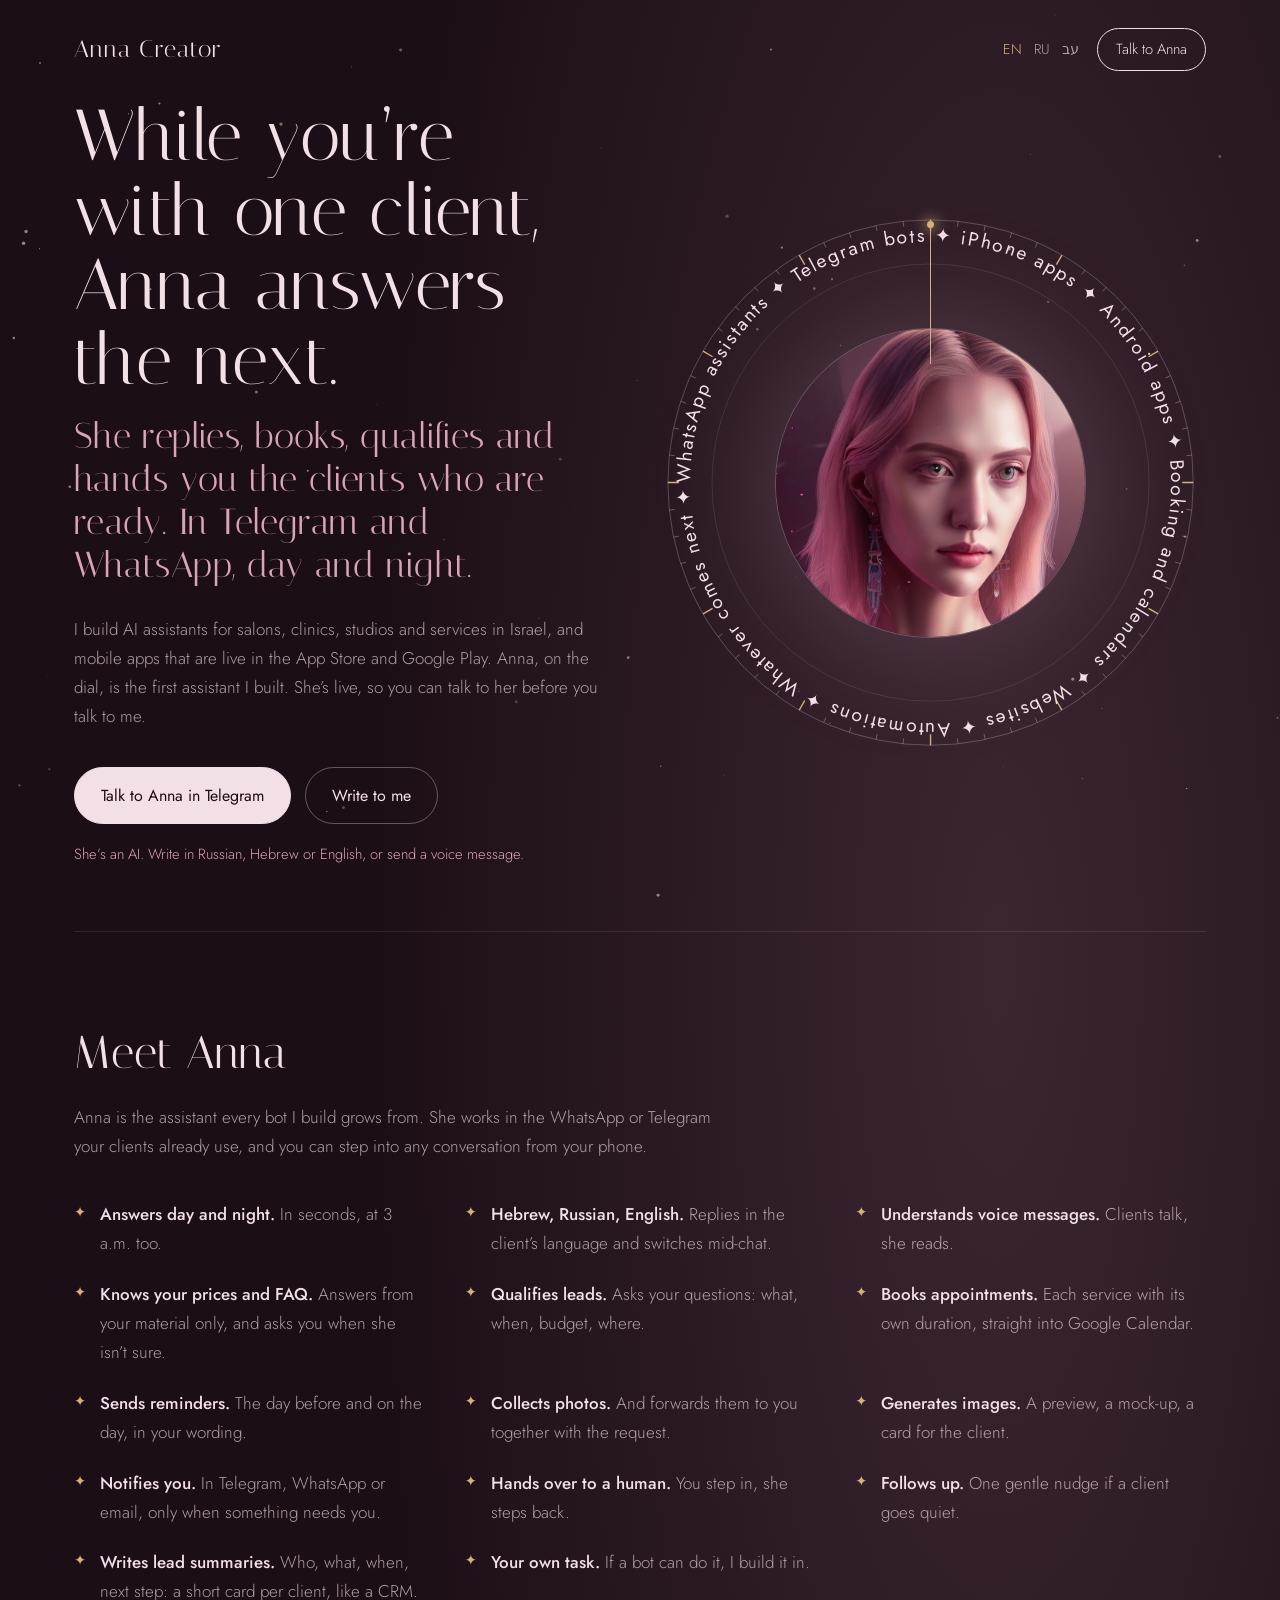
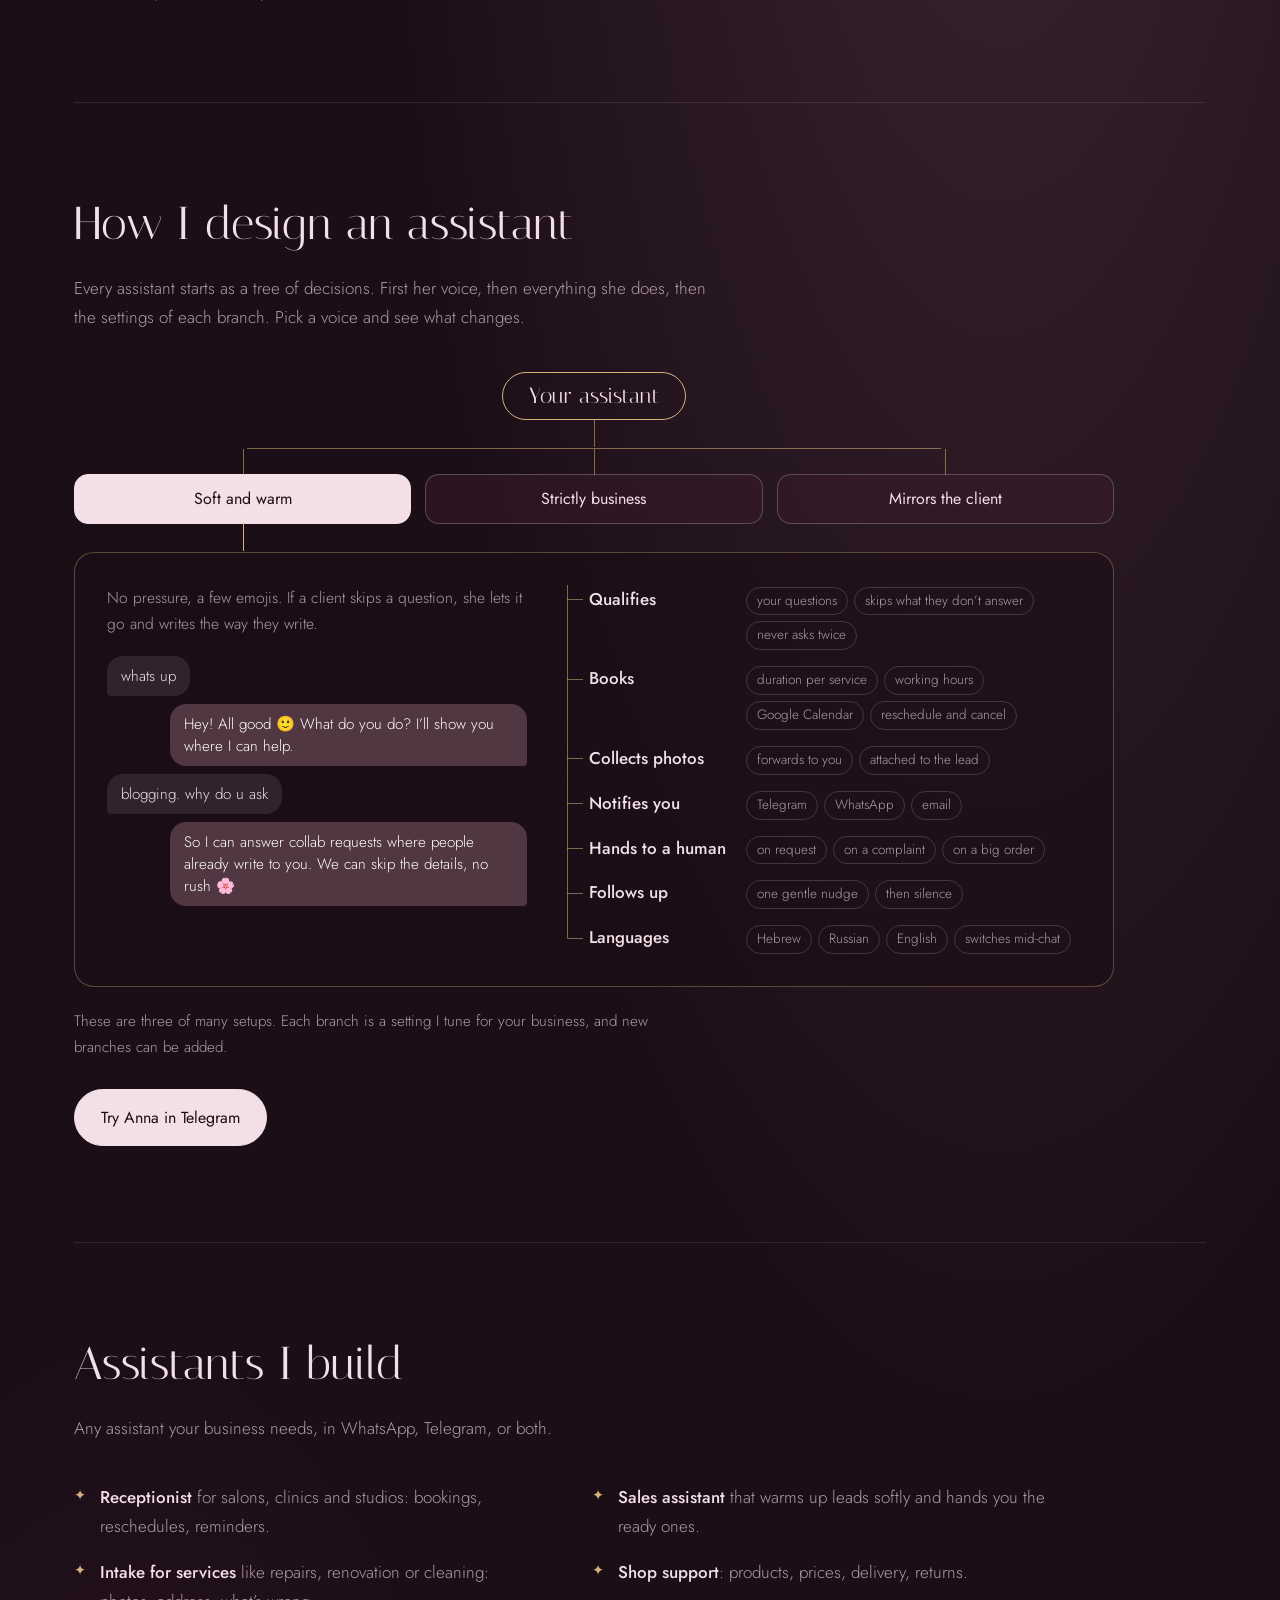
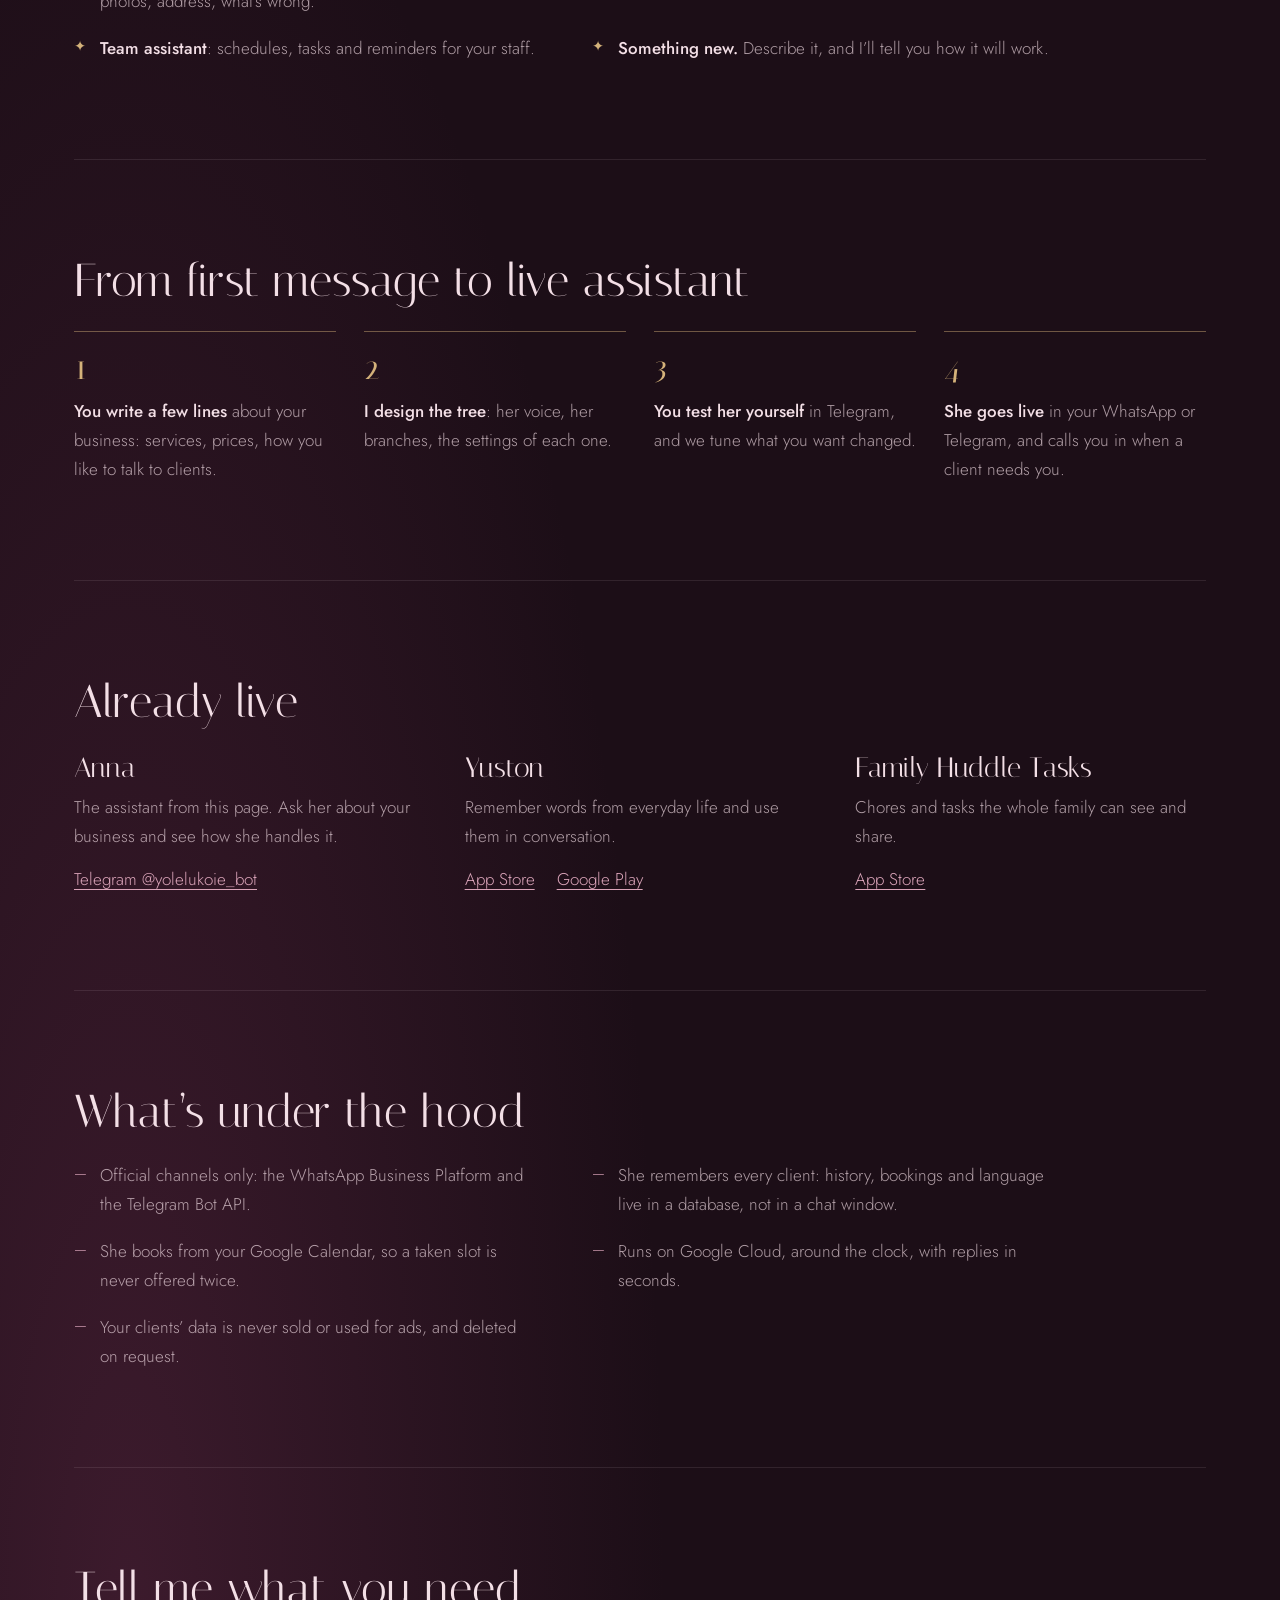
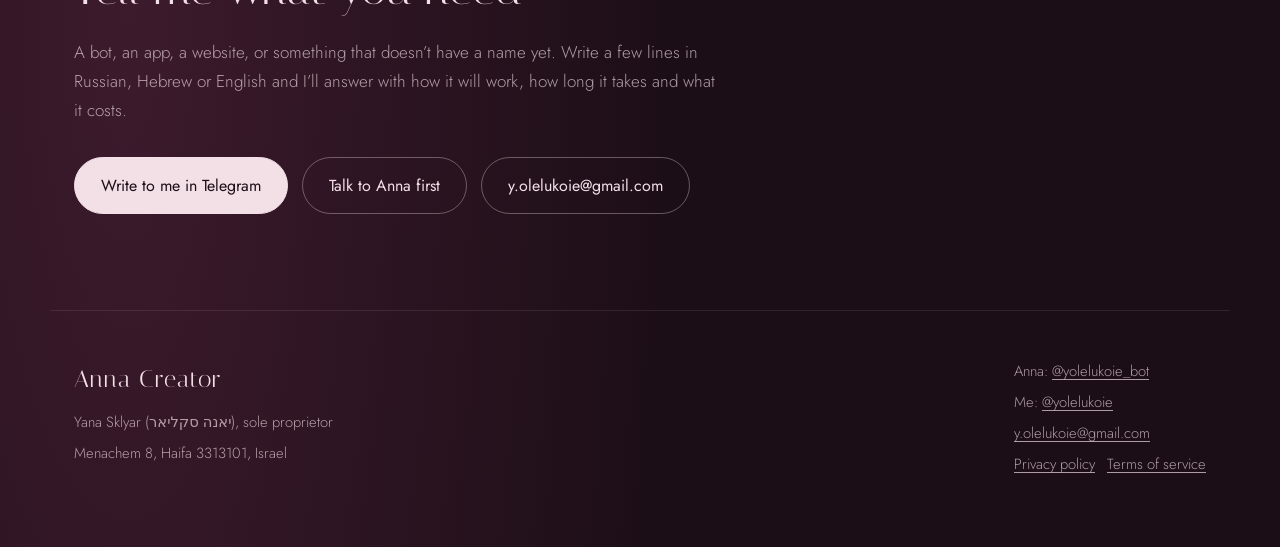
==== commit 548d76f0: "Russian and Hebrew versions, language switcher, launch steps; drop name from copy - /ru/ and /he/ (R" ====
--- a/index.html
+++ b/index.html
@@ -4,11 +4,15 @@
 <meta charset="utf-8">
 <meta name="viewport" content="width=device-width, initial-scale=1">
 <meta name="facebook-domain-verification" content="j49tgo5avxbe51j4746048ujjrb5zx" />
-<title>Anna Creator — AI assistants and apps by Yana Sklyar</title>
-<meta name="description" content="Yana Sklyar builds AI assistants for WhatsApp and Telegram that answer, book, qualify and hand you ready clients, plus mobile apps for businesses in Israel.">
+<title>Anna Creator — AI assistants for WhatsApp and Telegram, and mobile apps</title>
+<meta name="description" content="Anna Creator builds AI assistants for WhatsApp and Telegram that answer, book, qualify and hand you ready clients, plus mobile apps for businesses in Israel.">
 <meta property="og:title" content="Anna Creator">
-<meta property="og:description" content="While you’re with one client, Anna answers the next. AI assistants for Telegram and WhatsApp by Yana Sklyar. Talk to Anna live.">
+<meta property="og:description" content="While you’re with one client, Anna answers the next. AI assistants for Telegram and WhatsApp by Anna Creator. Talk to Anna live.">
 <meta property="og:image" content="https://annacreator.co.il/assets/anna.jpg">
+<link rel="alternate" hreflang="en" href="https://annacreator.co.il/">
+<link rel="alternate" hreflang="ru" href="https://annacreator.co.il/ru/">
+<link rel="alternate" hreflang="he" href="https://annacreator.co.il/he/">
+<link rel="alternate" hreflang="x-default" href="https://annacreator.co.il/">
 <link rel="icon" href="assets/favicon.svg" type="image/svg+xml">
 <link rel="preconnect" href="https://fonts.googleapis.com">
 <link rel="preconnect" href="https://fonts.gstatic.com" crossorigin>
@@ -20,7 +24,14 @@
 
 <header class="top">
   <a class="mark" href="/">Anna Creator</a>
-  <a class="top-btn" href="https://t.me/yolelukoie_bot">Talk to Anna</a>
+  <div class="top-right">
+    <nav class="langs" aria-label="Language">
+      <a href="/" hreflang="en" lang="en" aria-current="page">EN</a>
+      <a href="/ru/" hreflang="ru" lang="ru">RU</a>
+      <a href="/he/" hreflang="he" lang="he">עב</a>
+    </nav>
+    <a class="top-btn" href="https://t.me/yolelukoie_bot">Talk to Anna</a>
+  </div>
 </header>
 
 <main>
@@ -41,7 +52,7 @@
 
     <div class="hero-text">
       <h1>While you’re with one client, Anna answers the next.<span>She replies, books, qualifies and hands you the clients who are ready. In Telegram and WhatsApp, day and night.</span></h1>
-      <p class="lead">I’m Yana Sklyar. I build AI assistants for salons, clinics, studios and services in Israel, and mobile apps that are live in the App Store and Google Play. Anna, on the dial, is the first assistant I built. She’s live, so you can talk to her before you talk to me.</p>
+      <p class="lead">I build AI assistants for salons, clinics, studios and services in Israel, and mobile apps that are live in the App Store and Google Play. Anna, on the dial, is the first assistant I built. She’s live, so you can talk to her before you talk to me.</p>
       <div class="actions">
         <a class="btn primary" href="https://t.me/yolelukoie_bot">Talk to Anna in Telegram</a>
         <a class="btn" href="https://t.me/yolelukoie">Write to me</a>
@@ -65,7 +76,7 @@
       <li><strong>Generates images.</strong> A preview, a mock-up, a card for the client.</li>
       <li><strong>Notifies you.</strong> In Telegram, WhatsApp or email, only when something needs you.</li>
       <li><strong>Hands over to a human.</strong> You step in, she steps back.</li>
-      <li><strong>Follows up.</strong> One gentle nudge, never spam.</li>
+      <li><strong>Follows up.</strong> One gentle nudge if a client goes quiet.</li>
       <li><strong>Writes lead summaries.</strong> Who, what, when, next step: a short card per client, like a CRM.</li>
       <li><strong>Your own task.</strong> If a bot can do it, I build it in.</li>
     </ul>
@@ -129,11 +140,11 @@
         <div class="voice">
           <p class="voice-note">She matches each client: short and casual with one, formal with another. Same facts, their style.</p>
           <div class="chat">
-            <p class="msg in">yo can u do sat??</p>
-            <p class="msg out">yep 🙌 sat 11:00 or 14:00?</p>
+            <p class="msg in">yo can u do fri??</p>
+            <p class="msg out">yep 🙌 fri 11:00 or 14:00?</p>
             <p class="msg-sep">another client</p>
-            <p class="msg in">Good evening. Are Saturday appointments available?</p>
-            <p class="msg out">Good evening. Yes, Saturday at 11:00 or 14:00. Which suits you?</p>
+            <p class="msg in">Good evening. Are Friday appointments available?</p>
+            <p class="msg out">Good evening. Yes, Friday at 11:00 or 14:00. Which suits you?</p>
           </div>
         </div>
         <ul class="branches">
@@ -148,6 +159,7 @@
       </div>
     </div>
     <p class="tree-foot">These are three of many setups. Each branch is a setting I tune for your business, and new branches can be added.</p>
+    <div class="actions tree-cta"><a class="btn primary" href="https://t.me/yolelukoie_bot">Try Anna in Telegram</a></div>
   </section>
 
   <section class="kinds">
@@ -161,6 +173,16 @@
       <li><strong>Team assistant</strong>: schedules, tasks and reminders for your staff.</li>
       <li><strong>Something new.</strong> Describe it, and I’ll tell you how it will work.</li>
     </ul>
+  </section>
+
+  <section class="steps-sec">
+    <h2>From first message to live assistant</h2>
+    <ol class="steps">
+      <li><strong>You write a few lines</strong> about your business: services, prices, how you like to talk to clients.</li>
+      <li><strong>I design the tree</strong>: her voice, her branches, the settings of each one.</li>
+      <li><strong>You test her yourself</strong> in Telegram, and we tune what you want changed.</li>
+      <li><strong>She goes live</strong> in your WhatsApp or Telegram, and calls you in when a client needs you.</li>
+    </ol>
   </section>
 
   <section class="shipped">
@@ -196,7 +218,7 @@
     <ul class="facts">
       <li>Official channels only: the WhatsApp Business Platform and the Telegram Bot API.</li>
       <li>She remembers every client: history, bookings and language live in a database, not in a chat window.</li>
-      <li>Your Google Calendar stays the source of truth. She never books a slot that’s taken.</li>
+      <li>She books from your Google Calendar, so a taken slot is never offered twice.</li>
       <li>Runs on Google Cloud, around the clock, with replies in seconds.</li>
       <li>Your clients’ data is never sold or used for ads, and deleted on request.</li>
     </ul>
@@ -221,7 +243,7 @@
   </div>
   <div>
     <p>Anna: <a href="https://t.me/yolelukoie_bot">@yolelukoie_bot</a></p>
-    <p>Yana: <a href="https://t.me/yolelukoie">@yolelukoie</a></p>
+    <p>Me: <a href="https://t.me/yolelukoie">@yolelukoie</a></p>
     <p><a href="mailto:y.olelukoie@gmail.com">y.olelukoie@gmail.com</a></p>
     <p><a href="privacy.html">Privacy policy</a> &nbsp; <a href="terms.html">Terms of service</a></p>
   </div>
--- a/assets/site.css
+++ b/assets/site.css
@@ -8,6 +8,13 @@
   --serif: "Italiana", "Didot", "Bodoni 72", serif;
   --sans: "Jost", "Futura", "Avenir Next", system-ui, sans-serif;
 }
+:root:lang(ru) { --serif: "Forum", "Italiana", "Didot", serif; }
+:root:lang(he) {
+  --serif: "Frank Ruhl Libre", "David", serif;
+  --sans: "Heebo", "Arial Hebrew", system-ui, sans-serif;
+}
+:root:lang(he) h1, :root:lang(he) h2, :root:lang(he) .app h3, :root:lang(he) .root { font-weight: 300; letter-spacing: 0; }
+:root:lang(he) h1 { line-height: 1.12; }
 
 * { box-sizing: border-box; }
 html { -webkit-text-size-adjust: 100%; }
@@ -35,6 +42,11 @@
 .mark { font-family: var(--serif); font-size: 1.5rem; letter-spacing: 0.04em; text-decoration: none; margin: 0; }
 .top-link { font-size: 0.95rem; color: var(--mist); text-decoration: none; }
 .top-link:hover { color: var(--blush); }
+.top-right { display: flex; align-items: center; gap: 18px; }
+.langs { display: flex; gap: 12px; font-size: 0.88rem; }
+.langs a { color: var(--mist); text-decoration: none; padding: 4px 0; }
+.langs a:hover { color: var(--blush); }
+.langs a[aria-current] { color: var(--gold); }
 .top-btn { font-size: 0.92rem; text-decoration: none; padding: 8px 18px; border-radius: 999px; border: 1px solid var(--blush); white-space: nowrap; }
 .top-btn:hover { background: var(--blush); color: var(--night); }
 
@@ -102,8 +114,8 @@
 .anna > p { color: var(--mist); }
 
 .powers { list-style: none; padding: 0; margin: 40px 0 0; display: grid; grid-template-columns: repeat(2, minmax(0, 1fr)); gap: 28px 56px; max-width: 920px; }
-.powers li { padding-left: 26px; position: relative; color: var(--mist); }
-.powers li::before { content: "✦"; position: absolute; left: 0; top: 0; color: var(--gold); font-size: 0.85em; }
+.powers li { padding-inline-start: 26px; position: relative; color: var(--mist); }
+.powers li::before { content: "✦"; position: absolute; inset-inline-start: 0; top: 0; color: var(--gold); font-size: 0.85em; }
 .powers strong { color: var(--blush); font-weight: 500; }
 
 .apps { display: grid; grid-template-columns: repeat(2, minmax(0, 1fr)); gap: 56px; max-width: 920px; }
@@ -113,7 +125,7 @@
 .stores a { color: var(--rose); text-underline-offset: 4px; }
 .stores a:hover { color: var(--blush); }
 
-.ask { text-align: left; }
+.ask { text-align: start; }
 .ask p { color: var(--mist); margin: 0 0 32px; }
 
 .foot {
@@ -171,13 +183,13 @@
 .chat { display: flex; flex-direction: column; gap: 8px; }
 .msg { margin: 0; max-width: 85%; padding: 9px 14px; border-radius: 16px; font-size: 0.95rem; line-height: 1.45; }
 .msg-sep { margin: 6px 0; text-align: center; font-size: 0.8rem; color: var(--rose); }
-.msg.in { align-self: flex-start; background: rgba(243, 223, 230, 0.1); border-bottom-left-radius: 4px; }
-.msg.out { align-self: flex-end; background: rgba(217, 163, 184, 0.28); color: #fff; border-bottom-right-radius: 4px; }
-
-.branches { list-style: none; margin: 0; padding: 0 0 0 22px; display: flex; flex-direction: column; gap: 14px; }
+.msg.in { align-self: flex-start; background: rgba(243, 223, 230, 0.1); border-end-start-radius: 4px; }
+.msg.out { align-self: flex-end; background: rgba(217, 163, 184, 0.28); color: #fff; border-end-end-radius: 4px; }
+
+.branches { list-style: none; margin: 0; padding: 0; padding-inline-start: 22px; display: flex; flex-direction: column; gap: 14px; }
 .branches li { position: relative; display: grid; grid-template-columns: 8.5em minmax(0, 1fr); align-items: baseline; gap: 6px 12px; }
-.branches li::before { content: ""; position: absolute; left: -22px; top: 0.85em; width: 16px; border-top: 1px solid var(--line); }
-.branches li::after { content: ""; position: absolute; left: -22px; top: -7px; bottom: -7px; border-left: 1px solid var(--line); }
+.branches li::before { content: ""; position: absolute; inset-inline-start: -22px; top: 0.85em; width: 16px; border-top: 1px solid var(--line); }
+.branches li::after { content: ""; position: absolute; inset-inline-start: -22px; top: -7px; bottom: -7px; border-inline-start: 1px solid var(--line); }
 .branches li:first-child::after { top: 0; }
 .branches li:last-child::after { bottom: auto; height: calc(0.85em + 7px); }
 .node { font-weight: 500; color: var(--blush); }
@@ -188,18 +200,23 @@
 }
 .tree-foot { color: var(--mist); font-size: 0.95rem; margin: 22px 0 0; }
 
+.tree-cta { margin-top: 28px; }
+.steps { list-style: none; counter-reset: step; padding: 0; margin: 0; display: grid; grid-template-columns: repeat(4, minmax(0, 1fr)); gap: 28px; max-width: none; }
+.steps li { counter-increment: step; color: var(--mist); border-top: 1px solid rgba(212, 178, 122, 0.45); padding-top: 18px; }
+.steps li::before { content: counter(step); display: block; font: 400 2.2rem/1 var(--serif); color: var(--gold); margin-bottom: 12px; }
+.steps strong { color: var(--blush); font-weight: 500; }
 .kind-list, .facts { list-style: none; padding: 0; margin: 0; display: grid; grid-template-columns: repeat(2, minmax(0, 1fr)); gap: 18px 56px; max-width: 980px; }
-.kind-list li, .facts li { color: var(--mist); padding-left: 26px; position: relative; }
-.kind-list li::before, .facts li::before { content: "✦"; position: absolute; left: 0; color: var(--gold); font-size: 0.85em; }
+.kind-list li, .facts li { color: var(--mist); padding-inline-start: 26px; position: relative; }
+.kind-list li::before, .facts li::before { content: "✦"; position: absolute; inset-inline-start: 0; color: var(--gold); font-size: 0.85em; }
 .kind-list strong { color: var(--blush); font-weight: 500; }
 .facts li::before { content: "—"; color: var(--rose); }
 
 @media (max-width: 1000px) {
-  .powers, .apps { grid-template-columns: repeat(2, minmax(0, 1fr)); }
+  .powers, .apps, .steps { grid-template-columns: repeat(2, minmax(0, 1fr)); }
 }
 @media (max-width: 860px) {
   .panel { grid-template-columns: 1fr; padding: 22px 18px; gap: 28px; }
-  .kind-list, .facts { grid-template-columns: 1fr; gap: 14px; }
+  .kind-list, .facts, .steps { grid-template-columns: 1fr; gap: 14px; }
   .branches li { grid-template-columns: 1fr; }
 }
 @media (max-width: 420px) {
@@ -219,6 +236,10 @@
 @media (max-width: 420px) {
   .top, main, .foot { padding-left: 16px; padding-right: 16px; }
   .btn { width: 100%; text-align: center; }
+  .top-right { gap: 12px; }
+  .langs { gap: 9px; }
+  .top-btn { padding: 7px 12px; font-size: 0.85rem; }
+  .mark { font-size: 1.3rem; }
 }
 @media (prefers-reduced-motion: reduce) {
   .ring, .hand { animation: none; }
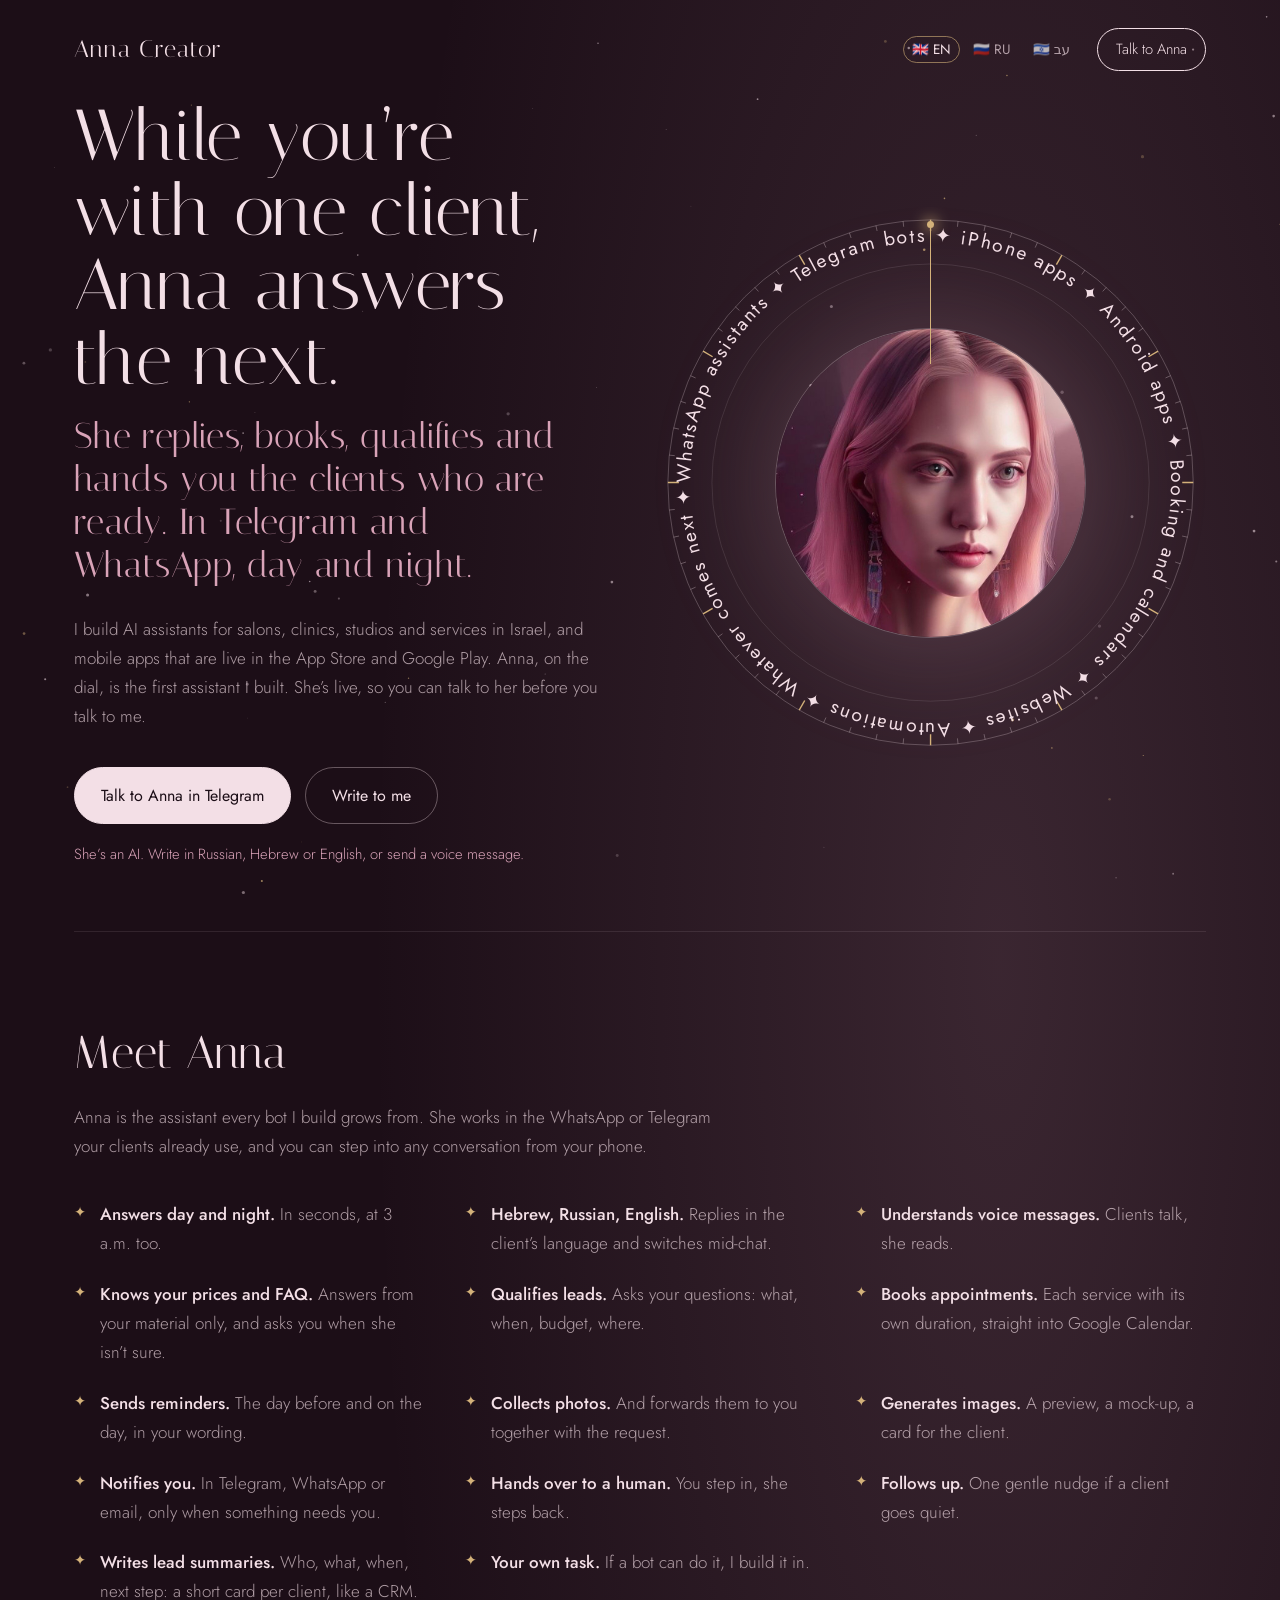
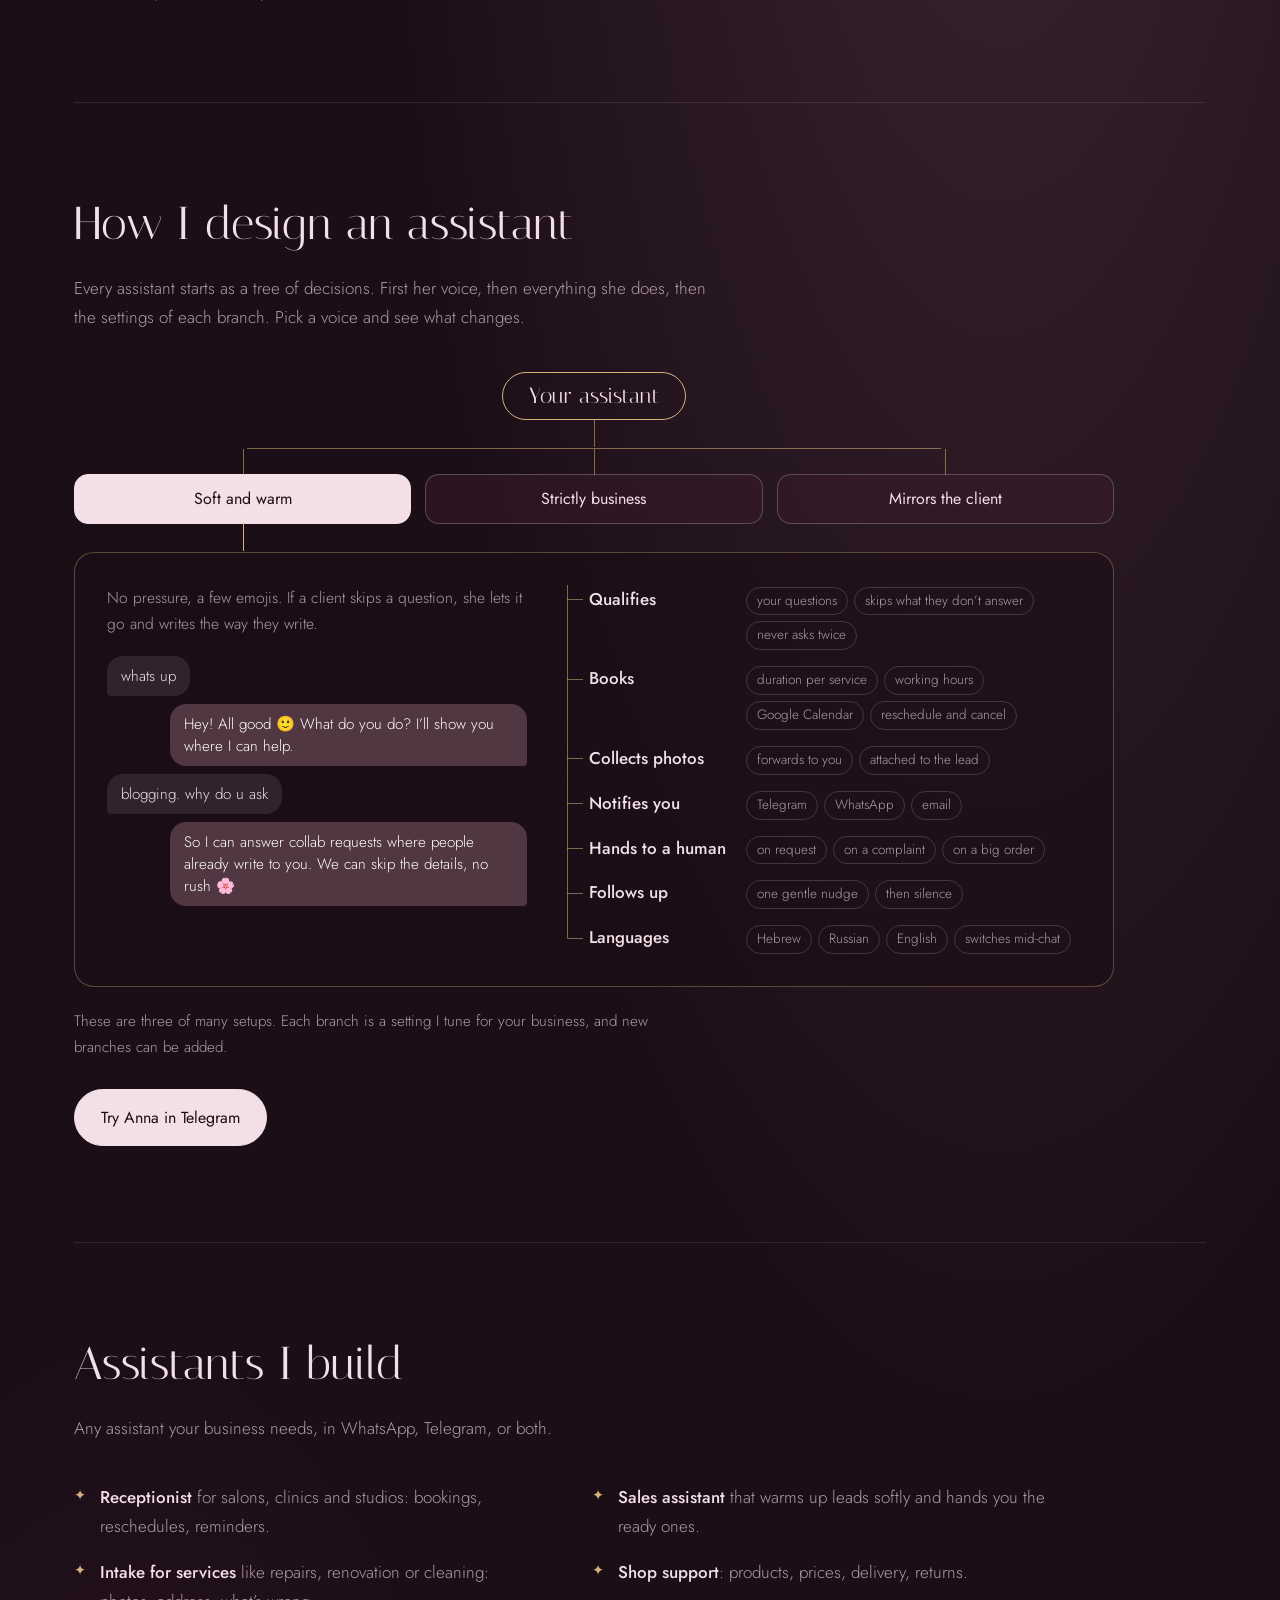
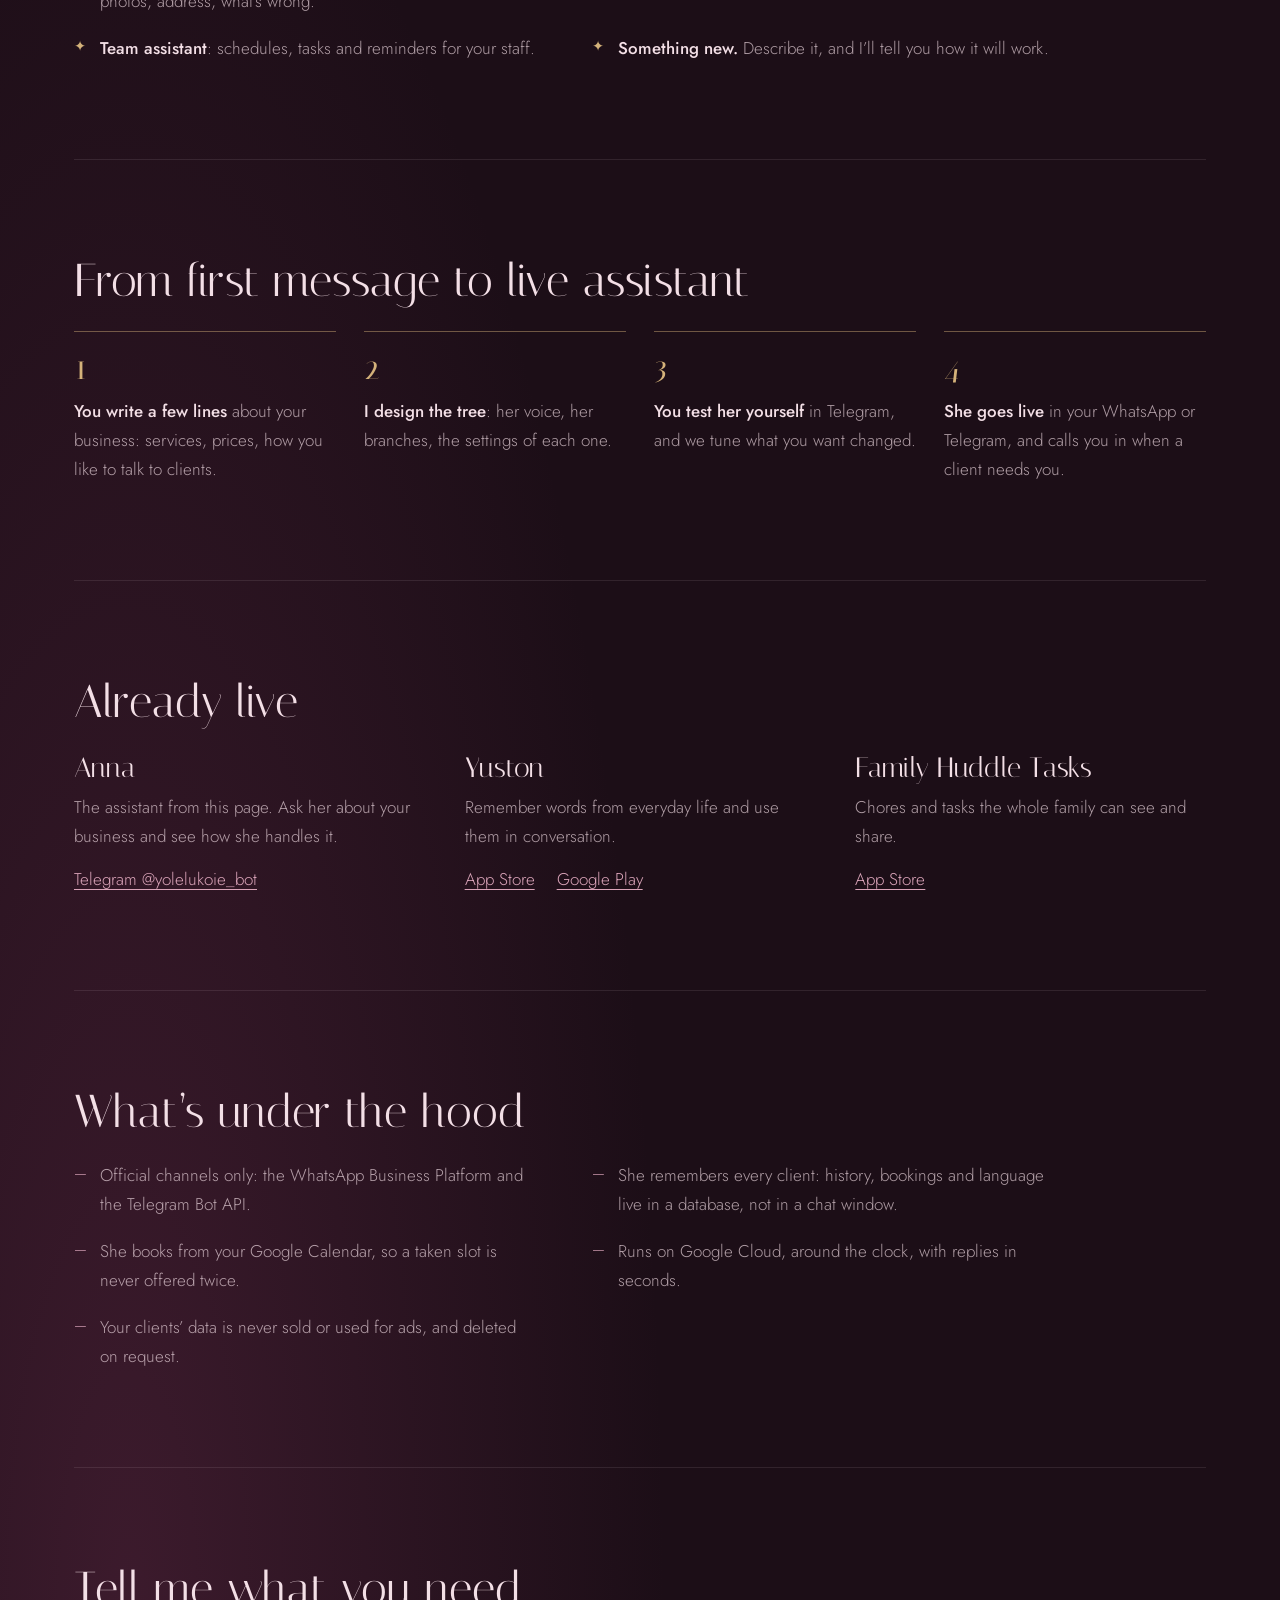
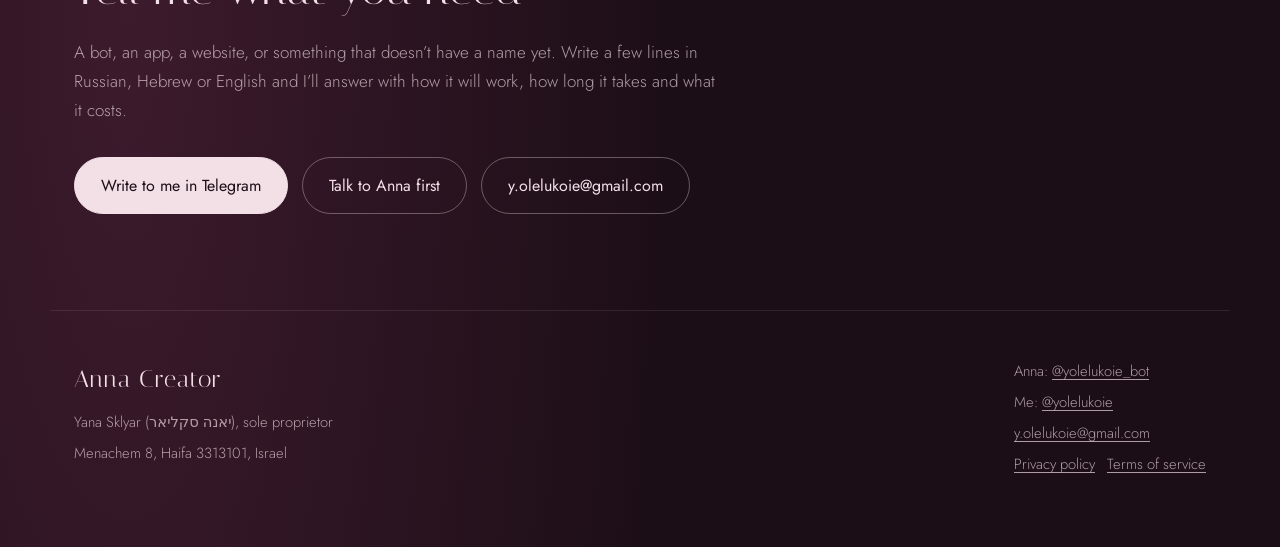
==== commit aac06fa4: "One page, three languages: in-place switcher with flags Russian and Hebrew text moves into assets/i1" ====
--- a/index.html
+++ b/index.html
@@ -5,18 +5,14 @@
 <meta name="viewport" content="width=device-width, initial-scale=1">
 <meta name="facebook-domain-verification" content="j49tgo5avxbe51j4746048ujjrb5zx" />
 <title>Anna Creator — AI assistants for WhatsApp and Telegram, and mobile apps</title>
-<meta name="description" content="Anna Creator builds AI assistants for WhatsApp and Telegram that answer, book, qualify and hand you ready clients, plus mobile apps for businesses in Israel.">
+<meta name="description" data-i18n-desc content="Anna Creator builds AI assistants for WhatsApp and Telegram that answer, book, qualify and hand you ready clients, plus mobile apps for businesses in Israel.">
 <meta property="og:title" content="Anna Creator">
 <meta property="og:description" content="While you’re with one client, Anna answers the next. AI assistants for Telegram and WhatsApp by Anna Creator. Talk to Anna live.">
 <meta property="og:image" content="https://annacreator.co.il/assets/anna.jpg">
-<link rel="alternate" hreflang="en" href="https://annacreator.co.il/">
-<link rel="alternate" hreflang="ru" href="https://annacreator.co.il/ru/">
-<link rel="alternate" hreflang="he" href="https://annacreator.co.il/he/">
-<link rel="alternate" hreflang="x-default" href="https://annacreator.co.il/">
 <link rel="icon" href="assets/favicon.svg" type="image/svg+xml">
 <link rel="preconnect" href="https://fonts.googleapis.com">
 <link rel="preconnect" href="https://fonts.gstatic.com" crossorigin>
-<link href="https://fonts.googleapis.com/css2?family=Italiana&family=Jost:wght@300;400;500&display=swap" rel="stylesheet">
+<link href="https://fonts.googleapis.com/css2?family=Forum&family=Frank+Ruhl+Libre:wght@300;400&family=Heebo:wght@300;400;500&family=Italiana&family=Jost:wght@300;400;500&display=swap" rel="stylesheet">
 <link rel="stylesheet" href="assets/site.css">
 </head>
 <body>
@@ -25,179 +21,179 @@
 <header class="top">
   <a class="mark" href="/">Anna Creator</a>
   <div class="top-right">
-    <nav class="langs" aria-label="Language">
-      <a href="/" hreflang="en" lang="en" aria-current="page">EN</a>
-      <a href="/ru/" hreflang="ru" lang="ru">RU</a>
-      <a href="/he/" hreflang="he" lang="he">עב</a>
-    </nav>
-    <a class="top-btn" href="https://t.me/yolelukoie_bot">Talk to Anna</a>
+    <div class="langs" role="group" aria-label="Language / Язык / שפה">
+      <button type="button" data-lang="en" lang="en" aria-pressed="true"><span aria-hidden="true">🇬🇧</span> EN</button>
+      <button type="button" data-lang="ru" lang="ru" aria-pressed="false"><span aria-hidden="true">🇷🇺</span> RU</button>
+      <button type="button" data-lang="he" lang="he" aria-pressed="false"><span aria-hidden="true">🇮🇱</span> עב</button>
+    </div>
+    <a class="top-btn" href="https://t.me/yolelukoie_bot" data-i18n="k1">Talk to Anna</a>
   </div>
 </header>
 
 <main>
   <section class="hero">
     <div class="dial" aria-hidden="true">
-      <svg viewBox="0 0 600 600" class="ring">
+      <svg viewBox="0 0 600 600" class="ring" direction="ltr">
         <defs>
           <path id="circle" d="M300,300 m-262,0 a262,262 0 1,1 524,0 a262,262 0 1,1 -524,0"/>
         </defs>
         <circle cx="300" cy="300" r="286" class="ring-line"/>
         <circle cx="300" cy="300" r="238" class="ring-line faint"/>
         <g class="ticks"></g>
-        <text class="ring-text"><textPath href="#circle" textLength="1640" lengthAdjust="spacing">WhatsApp assistants ✦ Telegram bots ✦ iPhone apps ✦ Android apps ✦ Booking and calendars ✦ Websites ✦ Automations ✦ Whatever comes next ✦</textPath></text>
+        <text class="ring-text"><textPath href="#circle" textLength="1640" lengthAdjust="spacing" data-i18n="k2">WhatsApp assistants ✦ Telegram bots ✦ iPhone apps ✦ Android apps ✦ Booking and calendars ✦ Websites ✦ Automations ✦ Whatever comes next ✦</textPath></text>
       </svg>
       <div class="portrait"><img src="assets/anna.jpg" alt="" width="800" height="800"></div>
       <div class="hand"></div>
     </div>
 
     <div class="hero-text">
-      <h1>While you’re with one client, Anna answers the next.<span>She replies, books, qualifies and hands you the clients who are ready. In Telegram and WhatsApp, day and night.</span></h1>
-      <p class="lead">I build AI assistants for salons, clinics, studios and services in Israel, and mobile apps that are live in the App Store and Google Play. Anna, on the dial, is the first assistant I built. She’s live, so you can talk to her before you talk to me.</p>
+      <h1 data-i18n="k3">While you’re with one client, Anna answers the next.<span>She replies, books, qualifies and hands you the clients who are ready. In Telegram and WhatsApp, day and night.</span></h1>
+      <p class="lead" data-i18n="k4">I build AI assistants for salons, clinics, studios and services in Israel, and mobile apps that are live in the App Store and Google Play. Anna, on the dial, is the first assistant I built. She’s live, so you can talk to her before you talk to me.</p>
       <div class="actions">
-        <a class="btn primary" href="https://t.me/yolelukoie_bot">Talk to Anna in Telegram</a>
-        <a class="btn" href="https://t.me/yolelukoie">Write to me</a>
-      </div>
-      <p class="hint">She’s an AI. Write in Russian, Hebrew or English, or send a voice message.</p>
+        <a class="btn primary" href="https://t.me/yolelukoie_bot" data-i18n="k5">Talk to Anna in Telegram</a>
+        <a class="btn" href="https://t.me/yolelukoie" data-i18n="k6">Write to me</a>
+      </div>
+      <p class="hint" data-i18n="k7">She’s an AI. Write in Russian, Hebrew or English, or send a voice message.</p>
     </div>
   </section>
 
   <section class="anna">
-    <h2>Meet Anna</h2>
-    <p>Anna is the assistant every bot I build grows from. She works in the WhatsApp or Telegram your clients already use, and you can step into any conversation from your phone.</p>
+    <h2 data-i18n="k8">Meet Anna</h2>
+    <p data-i18n="k9">Anna is the assistant every bot I build grows from. She works in the WhatsApp or Telegram your clients already use, and you can step into any conversation from your phone.</p>
     <ul class="powers">
-      <li><strong>Answers day and night.</strong> In seconds, at 3 a.m. too.</li>
-      <li><strong>Hebrew, Russian, English.</strong> Replies in the client’s language and switches mid-chat.</li>
-      <li><strong>Understands voice messages.</strong> Clients talk, she reads.</li>
-      <li><strong>Knows your prices and FAQ.</strong> Answers from your material only, and asks you when she isn’t sure.</li>
-      <li><strong>Qualifies leads.</strong> Asks your questions: what, when, budget, where.</li>
-      <li><strong>Books appointments.</strong> Each service with its own duration, straight into Google Calendar.</li>
-      <li><strong>Sends reminders.</strong> The day before and on the day, in your wording.</li>
-      <li><strong>Collects photos.</strong> And forwards them to you together with the request.</li>
-      <li><strong>Generates images.</strong> A preview, a mock-up, a card for the client.</li>
-      <li><strong>Notifies you.</strong> In Telegram, WhatsApp or email, only when something needs you.</li>
-      <li><strong>Hands over to a human.</strong> You step in, she steps back.</li>
-      <li><strong>Follows up.</strong> One gentle nudge if a client goes quiet.</li>
-      <li><strong>Writes lead summaries.</strong> Who, what, when, next step: a short card per client, like a CRM.</li>
-      <li><strong>Your own task.</strong> If a bot can do it, I build it in.</li>
+      <li data-i18n="k10"><strong>Answers day and night.</strong> In seconds, at 3 a.m. too.</li>
+      <li data-i18n="k11"><strong>Hebrew, Russian, English.</strong> Replies in the client’s language and switches mid-chat.</li>
+      <li data-i18n="k12"><strong>Understands voice messages.</strong> Clients talk, she reads.</li>
+      <li data-i18n="k13"><strong>Knows your prices and FAQ.</strong> Answers from your material only, and asks you when she isn’t sure.</li>
+      <li data-i18n="k14"><strong>Qualifies leads.</strong> Asks your questions: what, when, budget, where.</li>
+      <li data-i18n="k15"><strong>Books appointments.</strong> Each service with its own duration, straight into Google Calendar.</li>
+      <li data-i18n="k16"><strong>Sends reminders.</strong> The day before and on the day, in your wording.</li>
+      <li data-i18n="k17"><strong>Collects photos.</strong> And forwards them to you together with the request.</li>
+      <li data-i18n="k18"><strong>Generates images.</strong> A preview, a mock-up, a card for the client.</li>
+      <li data-i18n="k19"><strong>Notifies you.</strong> In Telegram, WhatsApp or email, only when something needs you.</li>
+      <li data-i18n="k20"><strong>Hands over to a human.</strong> You step in, she steps back.</li>
+      <li data-i18n="k21"><strong>Follows up.</strong> One gentle nudge if a client goes quiet.</li>
+      <li data-i18n="k22"><strong>Writes lead summaries.</strong> Who, what, when, next step: a short card per client, like a CRM.</li>
+      <li data-i18n="k23"><strong>Your own task.</strong> If a bot can do it, I build it in.</li>
     </ul>
   </section>
 
   <section class="tree-sec" id="how">
-    <h2>How I design an assistant</h2>
-    <p class="sec-lead">Every assistant starts as a tree of decisions. First her voice, then everything she does, then the settings of each branch. Pick a voice and see what changes.</p>
+    <h2 data-i18n="k24">How I design an assistant</h2>
+    <p class="sec-lead" data-i18n="k25">Every assistant starts as a tree of decisions. First her voice, then everything she does, then the settings of each branch. Pick a voice and see what changes.</p>
 
     <div class="tree">
-      <div class="root">Your assistant</div>
+      <div class="root" data-i18n="k26">Your assistant</div>
       <div class="tones" role="tablist" aria-label="Voice">
-        <button class="tone" role="tab" id="t-soft" aria-controls="p-soft" aria-selected="true">Soft and warm</button>
-        <button class="tone" role="tab" id="t-office" aria-controls="p-office" aria-selected="false">Strictly business</button>
-        <button class="tone" role="tab" id="t-mirror" aria-controls="p-mirror" aria-selected="false">Mirrors the client</button>
+        <button class="tone" role="tab" id="t-soft" aria-controls="p-soft" aria-selected="true" data-i18n="k27">Soft and warm</button>
+        <button class="tone" role="tab" id="t-office" aria-controls="p-office" aria-selected="false" data-i18n="k28">Strictly business</button>
+        <button class="tone" role="tab" id="t-mirror" aria-controls="p-mirror" aria-selected="false" data-i18n="k29">Mirrors the client</button>
       </div>
 
       <div class="panel" role="tabpanel" id="p-soft" aria-labelledby="t-soft">
         <div class="voice">
-          <p class="voice-note">No pressure, a few emojis. If a client skips a question, she lets it go and writes the way they write.</p>
+          <p class="voice-note" data-i18n="k30">No pressure, a few emojis. If a client skips a question, she lets it go and writes the way they write.</p>
           <div class="chat">
-            <p class="msg in">whats up</p>
-            <p class="msg out">Hey! All good 🙂 What do you do? I’ll show you where I can help.</p>
-            <p class="msg in">blogging. why do u ask</p>
-            <p class="msg out">So I can answer collab requests where people already write to you. We can skip the details, no rush 🌸</p>
+            <p class="msg in" data-i18n="k31">whats up</p>
+            <p class="msg out" data-i18n="k32">Hey! All good 🙂 What do you do? I’ll show you where I can help.</p>
+            <p class="msg in" data-i18n="k33">blogging. why do u ask</p>
+            <p class="msg out" data-i18n="k34">So I can answer collab requests where people already write to you. We can skip the details, no rush 🌸</p>
           </div>
         </div>
         <ul class="branches">
-          <li><span class="node">Qualifies</span><span class="leaves"><i>your questions</i><i>skips what they don’t answer</i><i>never asks twice</i></span></li>
-          <li><span class="node">Books</span><span class="leaves"><i>duration per service</i><i>working hours</i><i>Google Calendar</i><i>reschedule and cancel</i></span></li>
-          <li><span class="node">Collects photos</span><span class="leaves"><i>forwards to you</i><i>attached to the lead</i></span></li>
-          <li><span class="node">Notifies you</span><span class="leaves"><i>Telegram</i><i>WhatsApp</i><i>email</i></span></li>
-          <li><span class="node">Hands to a human</span><span class="leaves"><i>on request</i><i>on a complaint</i><i>on a big order</i></span></li>
-          <li><span class="node">Follows up</span><span class="leaves"><i>one gentle nudge</i><i>then silence</i></span></li>
-          <li><span class="node">Languages</span><span class="leaves"><i>Hebrew</i><i>Russian</i><i>English</i><i>switches mid-chat</i></span></li>
+          <li data-i18n="k35"><span class="node">Qualifies</span><span class="leaves"><i>your questions</i><i>skips what they don’t answer</i><i>never asks twice</i></span></li>
+          <li data-i18n="k36"><span class="node">Books</span><span class="leaves"><i>duration per service</i><i>working hours</i><i>Google Calendar</i><i>reschedule and cancel</i></span></li>
+          <li data-i18n="k37"><span class="node">Collects photos</span><span class="leaves"><i>forwards to you</i><i>attached to the lead</i></span></li>
+          <li data-i18n="k38"><span class="node">Notifies you</span><span class="leaves"><i>Telegram</i><i>WhatsApp</i><i>email</i></span></li>
+          <li data-i18n="k39"><span class="node">Hands to a human</span><span class="leaves"><i>on request</i><i>on a complaint</i><i>on a big order</i></span></li>
+          <li data-i18n="k40"><span class="node">Follows up</span><span class="leaves"><i>one gentle nudge</i><i>then silence</i></span></li>
+          <li data-i18n="k41"><span class="node">Languages</span><span class="leaves"><i>Hebrew</i><i>Russian</i><i>English</i><i>switches mid-chat</i></span></li>
         </ul>
       </div>
 
       <div class="panel" role="tabpanel" id="p-office" aria-labelledby="t-office">
         <div class="voice">
-          <p class="voice-note">Crisp and precise, like a good office manager. Times, prices and next steps, no small talk.</p>
+          <p class="voice-note" data-i18n="k42">Crisp and precise, like a good office manager. Times, prices and next steps, no small talk.</p>
           <div class="chat">
-            <p class="msg in">Hello, I need a consultation.</p>
-            <p class="msg out">Good afternoon. Thursday has 10:00, 12:30 and 16:00 free. The consultation takes 45 minutes.</p>
+            <p class="msg in" data-i18n="k43">Hello, I need a consultation.</p>
+            <p class="msg out" data-i18n="k44">Good afternoon. Thursday has 10:00, 12:30 and 16:00 free. The consultation takes 45 minutes.</p>
             <p class="msg in">12:30</p>
-            <p class="msg out">Booked: Thursday, 12:30–13:15. You will get a reminder the day before.</p>
+            <p class="msg out" data-i18n="k45">Booked: Thursday, 12:30–13:15. You will get a reminder the day before.</p>
           </div>
         </div>
         <ul class="branches">
-          <li><span class="node">Qualifies</span><span class="leaves"><i>required fields</i><i>budget and dates</i><i>no booking without them</i></span></li>
-          <li><span class="node">Books</span><span class="leaves"><i>duration per service</i><i>working hours</i><i>Google Calendar</i><i>reschedule and cancel</i></span></li>
-          <li><span class="node">Collects photos</span><span class="leaves"><i>asks for them up front</i><i>forwards to you</i></span></li>
-          <li><span class="node">Notifies you</span><span class="leaves"><i>Telegram</i><i>WhatsApp</i><i>email</i><i>daily digest</i></span></li>
-          <li><span class="node">Hands to a human</span><span class="leaves"><i>on request</i><i>on a non-standard case</i></span></li>
-          <li><span class="node">Reminds</span><span class="leaves"><i>24 hours before</i><i>2 hours before</i><i>your template</i></span></li>
-          <li><span class="node">Languages</span><span class="leaves"><i>Hebrew</i><i>Russian</i><i>English</i></span></li>
+          <li data-i18n="k46"><span class="node">Qualifies</span><span class="leaves"><i>required fields</i><i>budget and dates</i><i>no booking without them</i></span></li>
+          <li data-i18n="k47"><span class="node">Books</span><span class="leaves"><i>duration per service</i><i>working hours</i><i>Google Calendar</i><i>reschedule and cancel</i></span></li>
+          <li data-i18n="k48"><span class="node">Collects photos</span><span class="leaves"><i>asks for them up front</i><i>forwards to you</i></span></li>
+          <li data-i18n="k49"><span class="node">Notifies you</span><span class="leaves"><i>Telegram</i><i>WhatsApp</i><i>email</i><i>daily digest</i></span></li>
+          <li data-i18n="k50"><span class="node">Hands to a human</span><span class="leaves"><i>on request</i><i>on a non-standard case</i></span></li>
+          <li data-i18n="k51"><span class="node">Reminds</span><span class="leaves"><i>24 hours before</i><i>2 hours before</i><i>your template</i></span></li>
+          <li data-i18n="k52"><span class="node">Languages</span><span class="leaves"><i>Hebrew</i><i>Russian</i><i>English</i></span></li>
         </ul>
       </div>
 
       <div class="panel" role="tabpanel" id="p-mirror" aria-labelledby="t-mirror">
         <div class="voice">
-          <p class="voice-note">She matches each client: short and casual with one, formal with another. Same facts, their style.</p>
+          <p class="voice-note" data-i18n="k53">She matches each client: short and casual with one, formal with another. Same facts, their style.</p>
           <div class="chat">
-            <p class="msg in">yo can u do fri??</p>
-            <p class="msg out">yep 🙌 fri 11:00 or 14:00?</p>
-            <p class="msg-sep">another client</p>
-            <p class="msg in">Good evening. Are Friday appointments available?</p>
-            <p class="msg out">Good evening. Yes, Friday at 11:00 or 14:00. Which suits you?</p>
+            <p class="msg in" data-i18n="k54">yo can u do fri??</p>
+            <p class="msg out" data-i18n="k55">yep 🙌 fri 11:00 or 14:00?</p>
+            <p class="msg-sep" data-i18n="k56">another client</p>
+            <p class="msg in" data-i18n="k57">Good evening. Are Friday appointments available?</p>
+            <p class="msg out" data-i18n="k58">Good evening. Yes, Friday at 11:00 or 14:00. Which suits you?</p>
           </div>
         </div>
         <ul class="branches">
-          <li><span class="node">Qualifies</span><span class="leaves"><i>at the client’s pace</i><i>short or detailed</i></span></li>
-          <li><span class="node">Books</span><span class="leaves"><i>duration per service</i><i>working hours</i><i>Google Calendar</i></span></li>
-          <li><span class="node">Collects photos</span><span class="leaves"><i>forwards to you</i><i>attached to the lead</i></span></li>
-          <li><span class="node">Notifies you</span><span class="leaves"><i>Telegram</i><i>WhatsApp</i><i>email</i></span></li>
-          <li><span class="node">Hands to a human</span><span class="leaves"><i>on request</i><i>when the tone turns tense</i></span></li>
-          <li><span class="node">Follows up</span><span class="leaves"><i>matches their rhythm</i><i>stops when they stop</i></span></li>
-          <li><span class="node">Languages</span><span class="leaves"><i>whatever they write in</i><i>slang included</i></span></li>
+          <li data-i18n="k59"><span class="node">Qualifies</span><span class="leaves"><i>at the client’s pace</i><i>short or detailed</i></span></li>
+          <li data-i18n="k60"><span class="node">Books</span><span class="leaves"><i>duration per service</i><i>working hours</i><i>Google Calendar</i></span></li>
+          <li data-i18n="k61"><span class="node">Collects photos</span><span class="leaves"><i>forwards to you</i><i>attached to the lead</i></span></li>
+          <li data-i18n="k62"><span class="node">Notifies you</span><span class="leaves"><i>Telegram</i><i>WhatsApp</i><i>email</i></span></li>
+          <li data-i18n="k63"><span class="node">Hands to a human</span><span class="leaves"><i>on request</i><i>when the tone turns tense</i></span></li>
+          <li data-i18n="k64"><span class="node">Follows up</span><span class="leaves"><i>matches their rhythm</i><i>stops when they stop</i></span></li>
+          <li data-i18n="k65"><span class="node">Languages</span><span class="leaves"><i>whatever they write in</i><i>slang included</i></span></li>
         </ul>
       </div>
     </div>
-    <p class="tree-foot">These are three of many setups. Each branch is a setting I tune for your business, and new branches can be added.</p>
-    <div class="actions tree-cta"><a class="btn primary" href="https://t.me/yolelukoie_bot">Try Anna in Telegram</a></div>
+    <p class="tree-foot" data-i18n="k66">These are three of many setups. Each branch is a setting I tune for your business, and new branches can be added.</p>
+    <div class="actions tree-cta"><a class="btn primary" href="https://t.me/yolelukoie_bot" data-i18n="k67">Try Anna in Telegram</a></div>
   </section>
 
   <section class="kinds">
-    <h2>Assistants I build</h2>
-    <p class="sec-lead">Any assistant your business needs, in WhatsApp, Telegram, or both.</p>
+    <h2 data-i18n="k68">Assistants I build</h2>
+    <p class="sec-lead" data-i18n="k69">Any assistant your business needs, in WhatsApp, Telegram, or both.</p>
     <ul class="kind-list">
-      <li><strong>Receptionist</strong> for salons, clinics and studios: bookings, reschedules, reminders.</li>
-      <li><strong>Sales assistant</strong> that warms up leads softly and hands you the ready ones.</li>
-      <li><strong>Intake for services</strong> like repairs, renovation or cleaning: photos, address, what’s wrong.</li>
-      <li><strong>Shop support</strong>: products, prices, delivery, returns.</li>
-      <li><strong>Team assistant</strong>: schedules, tasks and reminders for your staff.</li>
-      <li><strong>Something new.</strong> Describe it, and I’ll tell you how it will work.</li>
+      <li data-i18n="k70"><strong>Receptionist</strong> for salons, clinics and studios: bookings, reschedules, reminders.</li>
+      <li data-i18n="k71"><strong>Sales assistant</strong> that warms up leads softly and hands you the ready ones.</li>
+      <li data-i18n="k72"><strong>Intake for services</strong> like repairs, renovation or cleaning: photos, address, what’s wrong.</li>
+      <li data-i18n="k73"><strong>Shop support</strong>: products, prices, delivery, returns.</li>
+      <li data-i18n="k74"><strong>Team assistant</strong>: schedules, tasks and reminders for your staff.</li>
+      <li data-i18n="k75"><strong>Something new.</strong> Describe it, and I’ll tell you how it will work.</li>
     </ul>
   </section>
 
   <section class="steps-sec">
-    <h2>From first message to live assistant</h2>
+    <h2 data-i18n="k76">From first message to live assistant</h2>
     <ol class="steps">
-      <li><strong>You write a few lines</strong> about your business: services, prices, how you like to talk to clients.</li>
-      <li><strong>I design the tree</strong>: her voice, her branches, the settings of each one.</li>
-      <li><strong>You test her yourself</strong> in Telegram, and we tune what you want changed.</li>
-      <li><strong>She goes live</strong> in your WhatsApp or Telegram, and calls you in when a client needs you.</li>
+      <li data-i18n="k77"><strong>You write a few lines</strong> about your business: services, prices, how you like to talk to clients.</li>
+      <li data-i18n="k78"><strong>I design the tree</strong>: her voice, her branches, the settings of each one.</li>
+      <li data-i18n="k79"><strong>You test her yourself</strong> in Telegram, and we tune what you want changed.</li>
+      <li data-i18n="k80"><strong>She goes live</strong> in your WhatsApp or Telegram, and calls you in when a client needs you.</li>
     </ol>
   </section>
 
   <section class="shipped">
-    <h2>Already live</h2>
+    <h2 data-i18n="k81">Already live</h2>
     <div class="apps">
       <article class="app">
-        <h3>Anna</h3>
-        <p>The assistant from this page. Ask her about your business and see how she handles it.</p>
-        <p class="stores">
+        <h3 data-i18n="k82">Anna</h3>
+        <p data-i18n="k83">The assistant from this page. Ask her about your business and see how she handles it.</p>
+        <p class="stores" data-i18n="k84">
           <a href="https://t.me/yolelukoie_bot">Telegram @yolelukoie_bot</a>
         </p>
       </article>
       <article class="app">
         <h3>Yuston</h3>
-        <p>Remember words from everyday life and use them in conversation.</p>
+        <p data-i18n="k85">Remember words from everyday life and use them in conversation.</p>
         <p class="stores">
           <a href="https://apps.apple.com/app/id6765670414">App Store</a>
           <a href="https://play.google.com/store/apps/details?id=com.yourlangcoach.app">Google Play</a>
@@ -205,7 +201,7 @@
       </article>
       <article class="app">
         <h3>Family Huddle Tasks</h3>
-        <p>Chores and tasks the whole family can see and share.</p>
+        <p data-i18n="k86">Chores and tasks the whole family can see and share.</p>
         <p class="stores">
           <a href="https://apps.apple.com/il/app/family-huddle-tasks/id6768567438">App Store</a>
         </p>
@@ -214,22 +210,22 @@
   </section>
 
   <section class="built">
-    <h2>What’s under the hood</h2>
+    <h2 data-i18n="k87">What’s under the hood</h2>
     <ul class="facts">
-      <li>Official channels only: the WhatsApp Business Platform and the Telegram Bot API.</li>
-      <li>She remembers every client: history, bookings and language live in a database, not in a chat window.</li>
-      <li>She books from your Google Calendar, so a taken slot is never offered twice.</li>
-      <li>Runs on Google Cloud, around the clock, with replies in seconds.</li>
-      <li>Your clients’ data is never sold or used for ads, and deleted on request.</li>
+      <li data-i18n="k88">Official channels only: the WhatsApp Business Platform and the Telegram Bot API.</li>
+      <li data-i18n="k89">She remembers every client: history, bookings and language live in a database, not in a chat window.</li>
+      <li data-i18n="k90">She books from your Google Calendar, so a taken slot is never offered twice.</li>
+      <li data-i18n="k91">Runs on Google Cloud, around the clock, with replies in seconds.</li>
+      <li data-i18n="k92">Your clients’ data is never sold or used for ads, and deleted on request.</li>
     </ul>
   </section>
 
   <section class="ask" id="contact">
-    <h2>Tell me what you need</h2>
-    <p>A bot, an app, a website, or something that doesn’t have a name yet. Write a few lines in Russian, Hebrew or English and I’ll answer with how it will work, how long it takes and what it costs.</p>
+    <h2 data-i18n="k93">Tell me what you need</h2>
+    <p data-i18n="k94">A bot, an app, a website, or something that doesn’t have a name yet. Write a few lines in Russian, Hebrew or English and I’ll answer with how it will work, how long it takes and what it costs.</p>
     <div class="actions">
-      <a class="btn primary" href="https://t.me/yolelukoie">Write to me in Telegram</a>
-      <a class="btn" href="https://t.me/yolelukoie_bot">Talk to Anna first</a>
+      <a class="btn primary" href="https://t.me/yolelukoie" data-i18n="k95">Write to me in Telegram</a>
+      <a class="btn" href="https://t.me/yolelukoie_bot" data-i18n="k96">Talk to Anna first</a>
       <a class="btn" href="mailto:y.olelukoie@gmail.com">y.olelukoie@gmail.com</a>
     </div>
   </section>
@@ -238,17 +234,18 @@
 <footer class="foot">
   <div>
     <p class="mark">Anna Creator</p>
-    <p>Yana Sklyar (יאנה סקליאר), sole proprietor</p>
-    <p>Menachem 8, Haifa 3313101, Israel</p>
+    <p data-i18n="k97">Yana Sklyar (יאנה סקליאר), sole proprietor</p>
+    <p data-i18n="k98">Menachem 8, Haifa 3313101, Israel</p>
   </div>
   <div>
-    <p>Anna: <a href="https://t.me/yolelukoie_bot">@yolelukoie_bot</a></p>
-    <p>Me: <a href="https://t.me/yolelukoie">@yolelukoie</a></p>
-    <p><a href="mailto:y.olelukoie@gmail.com">y.olelukoie@gmail.com</a></p>
+    <p data-i18n="k99">Anna: <a href="https://t.me/yolelukoie_bot">@yolelukoie_bot</a></p>
+    <p data-i18n="k100">Me: <a href="https://t.me/yolelukoie">@yolelukoie</a></p>
+    <p data-i18n="k101"><a href="mailto:y.olelukoie@gmail.com">y.olelukoie@gmail.com</a></p>
     <p><a href="privacy.html">Privacy policy</a> &nbsp; <a href="terms.html">Terms of service</a></p>
   </div>
 </footer>
 
+<script src="assets/i18n.js" defer></script>
 <script src="assets/site.js" defer></script>
 </body>
 </html>
--- a/assets/site.css
+++ b/assets/site.css
@@ -39,14 +39,18 @@
   display: flex; justify-content: space-between; align-items: center;
   max-width: 1180px; margin: 0 auto; padding: 28px 24px;
 }
-.mark { font-family: var(--serif); font-size: 1.5rem; letter-spacing: 0.04em; text-decoration: none; margin: 0; }
+.mark { white-space: nowrap; font-family: var(--serif); font-size: 1.5rem; letter-spacing: 0.04em; text-decoration: none; margin: 0; }
 .top-link { font-size: 0.95rem; color: var(--mist); text-decoration: none; }
 .top-link:hover { color: var(--blush); }
 .top-right { display: flex; align-items: center; gap: 18px; }
-.langs { display: flex; gap: 12px; font-size: 0.88rem; }
-.langs a { color: var(--mist); text-decoration: none; padding: 4px 0; }
-.langs a:hover { color: var(--blush); }
-.langs a[aria-current] { color: var(--gold); }
+.langs { display: flex; gap: 4px; }
+.langs button {
+  font: 400 0.85rem/1 var(--sans); color: var(--mist); background: none; cursor: pointer;
+  border: 1px solid transparent; border-radius: 999px; padding: 6px 8px; white-space: nowrap;
+}
+.langs button:hover { color: var(--blush); }
+.langs button[aria-pressed="true"] { color: var(--blush); border-color: rgba(212, 178, 122, 0.6); }
+.langs button:focus-visible { outline: 2px solid var(--gold); outline-offset: 2px; }
 .top-btn { font-size: 0.92rem; text-decoration: none; padding: 8px 18px; border-radius: 999px; border: 1px solid var(--blush); white-space: nowrap; }
 .top-btn:hover { background: var(--blush); color: var(--night); }
 
@@ -84,7 +88,7 @@
 .ring-line.faint { stroke: rgba(243, 223, 230, 0.12); }
 .ticks line { stroke: rgba(243, 223, 230, 0.35); stroke-width: 1; }
 .ticks line.major { stroke: var(--gold); stroke-width: 1.5; }
-.ring-text { fill: var(--blush); font: 400 21px var(--sans); letter-spacing: 0.06em; }
+.ring-text { direction: ltr; fill: var(--blush); font: 400 21px var(--sans); letter-spacing: 0.06em; }
 
 .portrait {
   position: absolute; inset: 22%; border-radius: 50%; overflow: hidden;
@@ -237,8 +241,9 @@
   .top, main, .foot { padding-left: 16px; padding-right: 16px; }
   .btn { width: 100%; text-align: center; }
   .top-right { gap: 12px; }
-  .langs { gap: 9px; }
-  .top-btn { padding: 7px 12px; font-size: 0.85rem; }
+  .langs { gap: 0; }
+  .langs button { padding: 6px 5px; font-size: 0.8rem; }
+  .top-btn { display: none; }
   .mark { font-size: 1.3rem; }
 }
 @media (prefers-reduced-motion: reduce) {
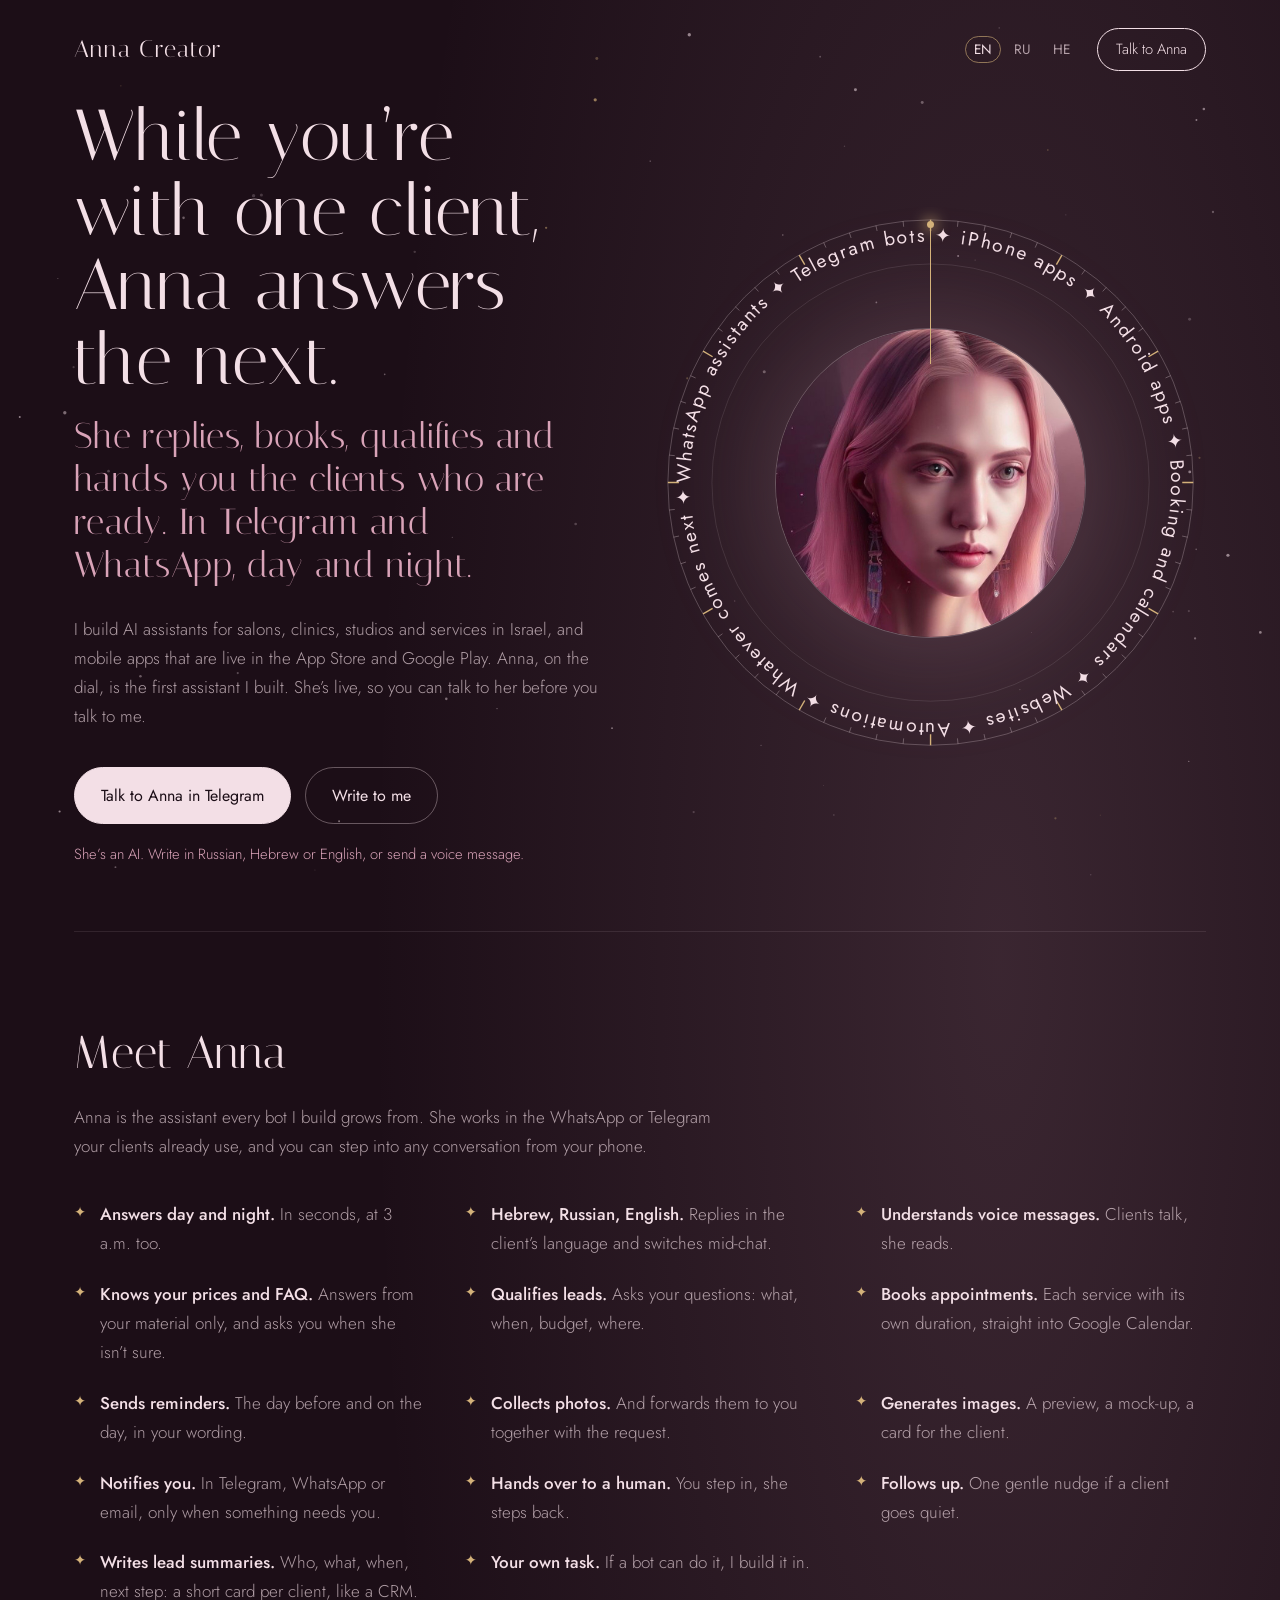
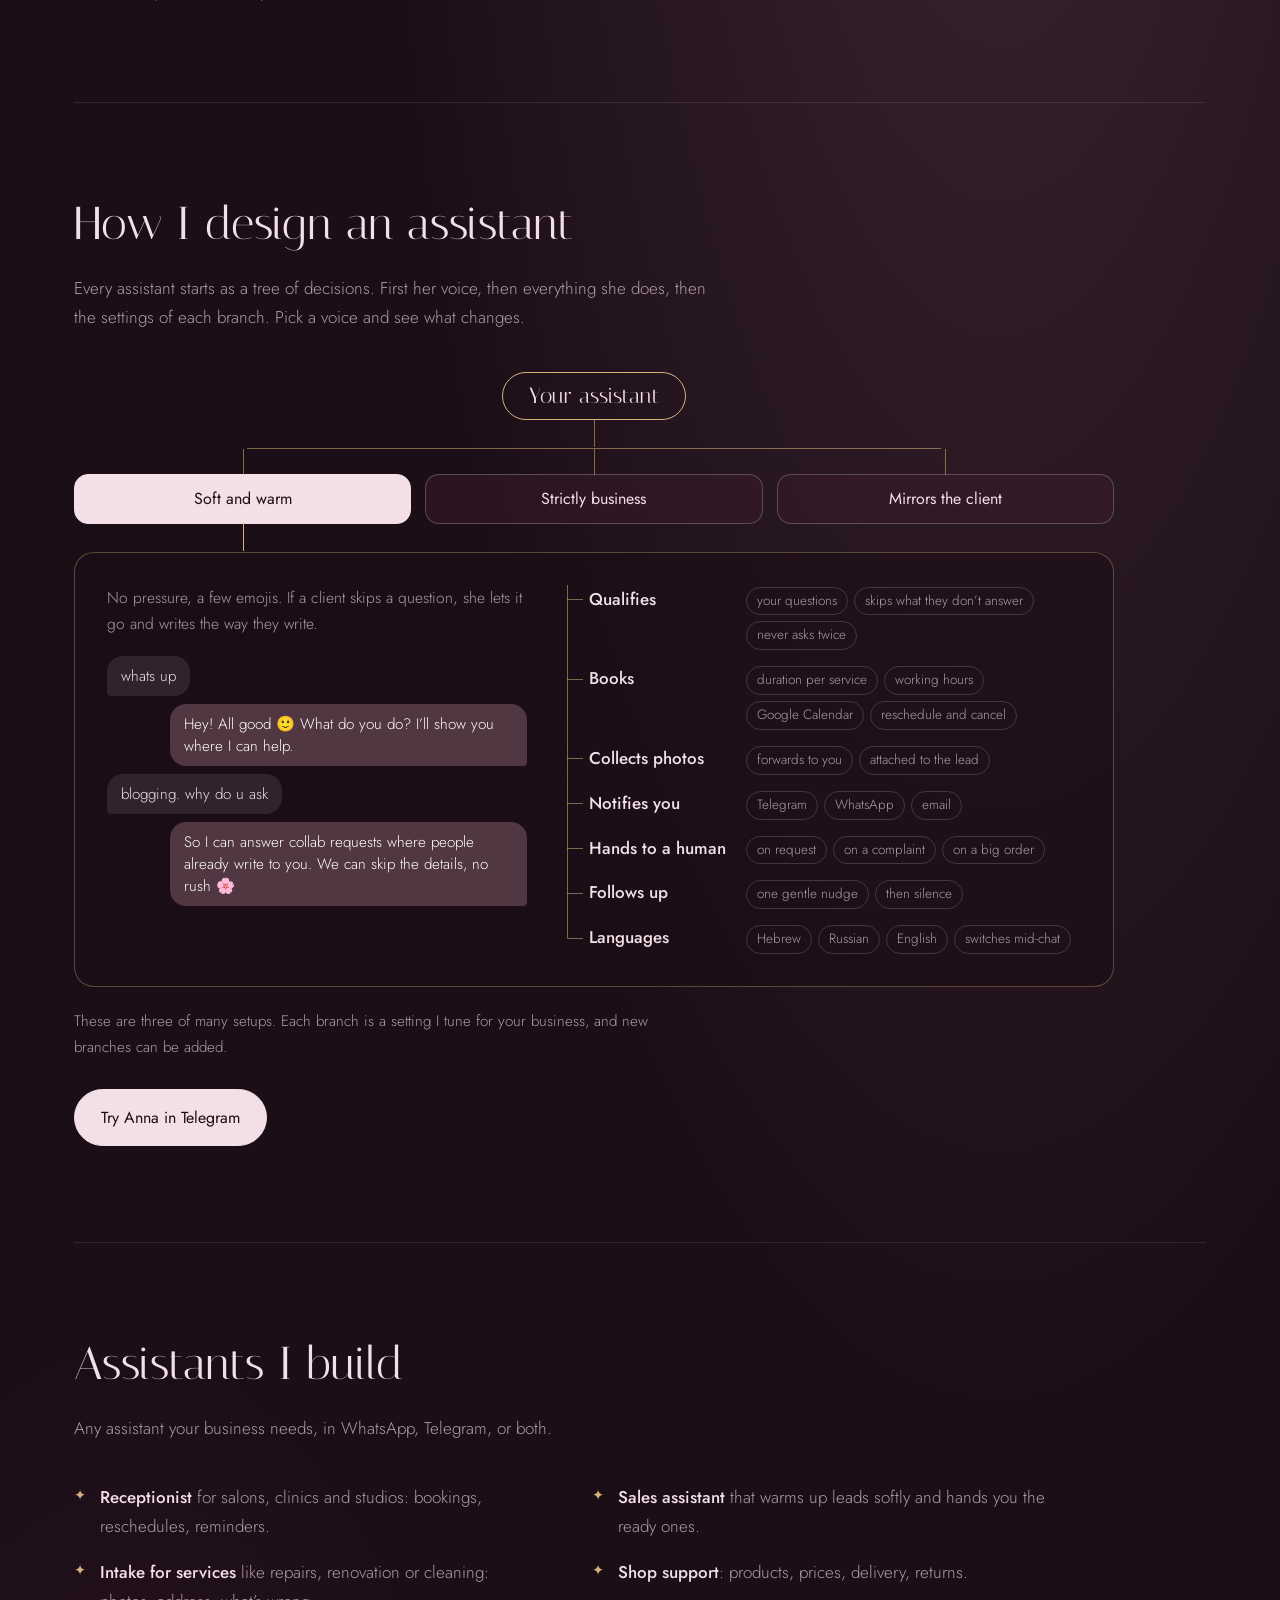
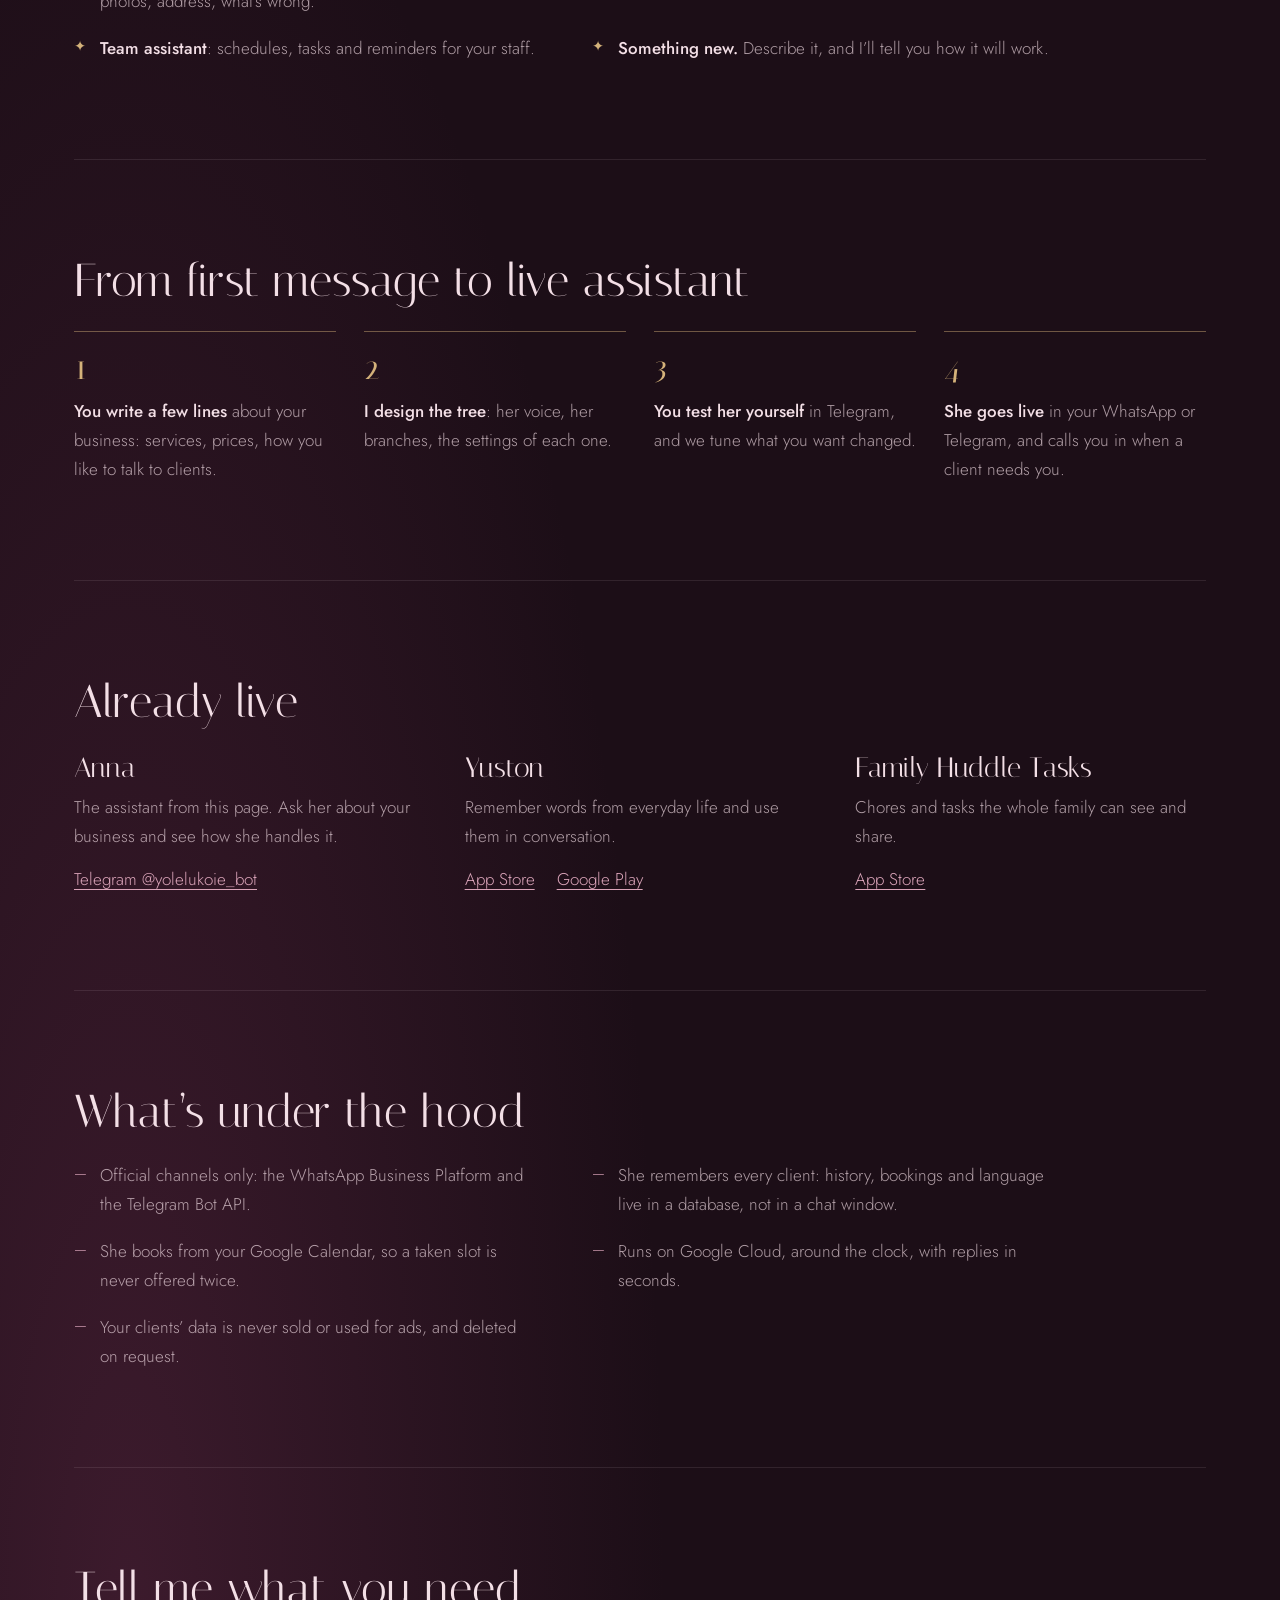
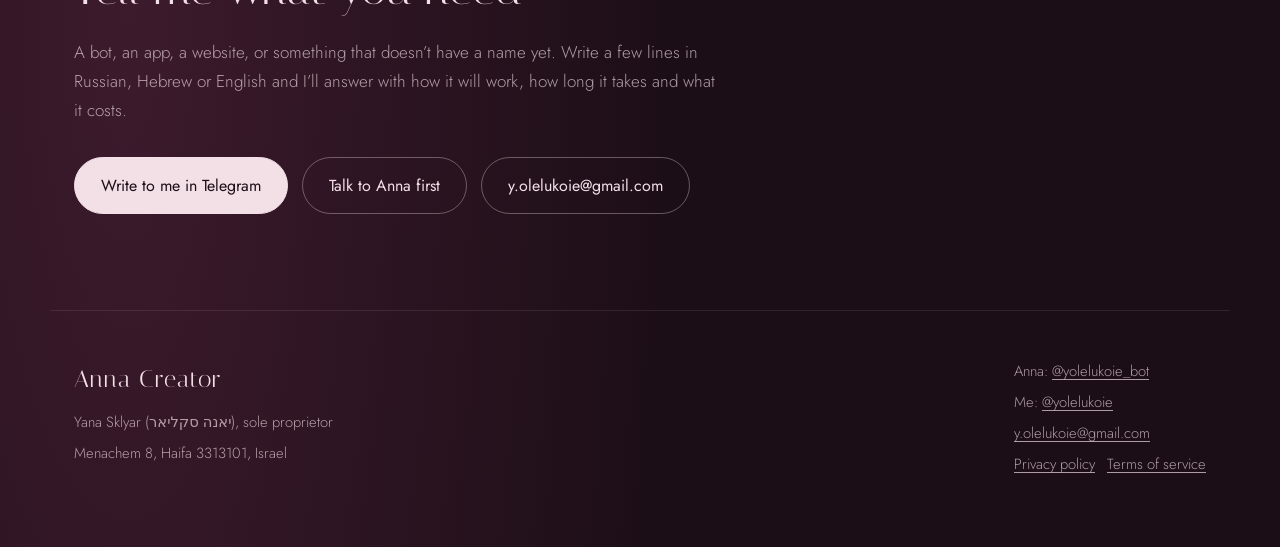
==== commit 78671e44: "Hebrew naturalness pass and plain EN/RU/HE switcher Hebrew reviewed against the hebrew-content-write" ====
--- a/index.html
+++ b/index.html
@@ -22,9 +22,9 @@
   <a class="mark" href="/">Anna Creator</a>
   <div class="top-right">
     <div class="langs" role="group" aria-label="Language / Язык / שפה">
-      <button type="button" data-lang="en" lang="en" aria-pressed="true"><span aria-hidden="true">🇬🇧</span> EN</button>
-      <button type="button" data-lang="ru" lang="ru" aria-pressed="false"><span aria-hidden="true">🇷🇺</span> RU</button>
-      <button type="button" data-lang="he" lang="he" aria-pressed="false"><span aria-hidden="true">🇮🇱</span> עב</button>
+      <button type="button" data-lang="en" lang="en" aria-pressed="true">EN</button>
+      <button type="button" data-lang="ru" lang="ru" aria-pressed="false">RU</button>
+      <button type="button" data-lang="he" lang="he" aria-pressed="false">HE</button>
     </div>
     <a class="top-btn" href="https://t.me/yolelukoie_bot" data-i18n="k1">Talk to Anna</a>
   </div>
